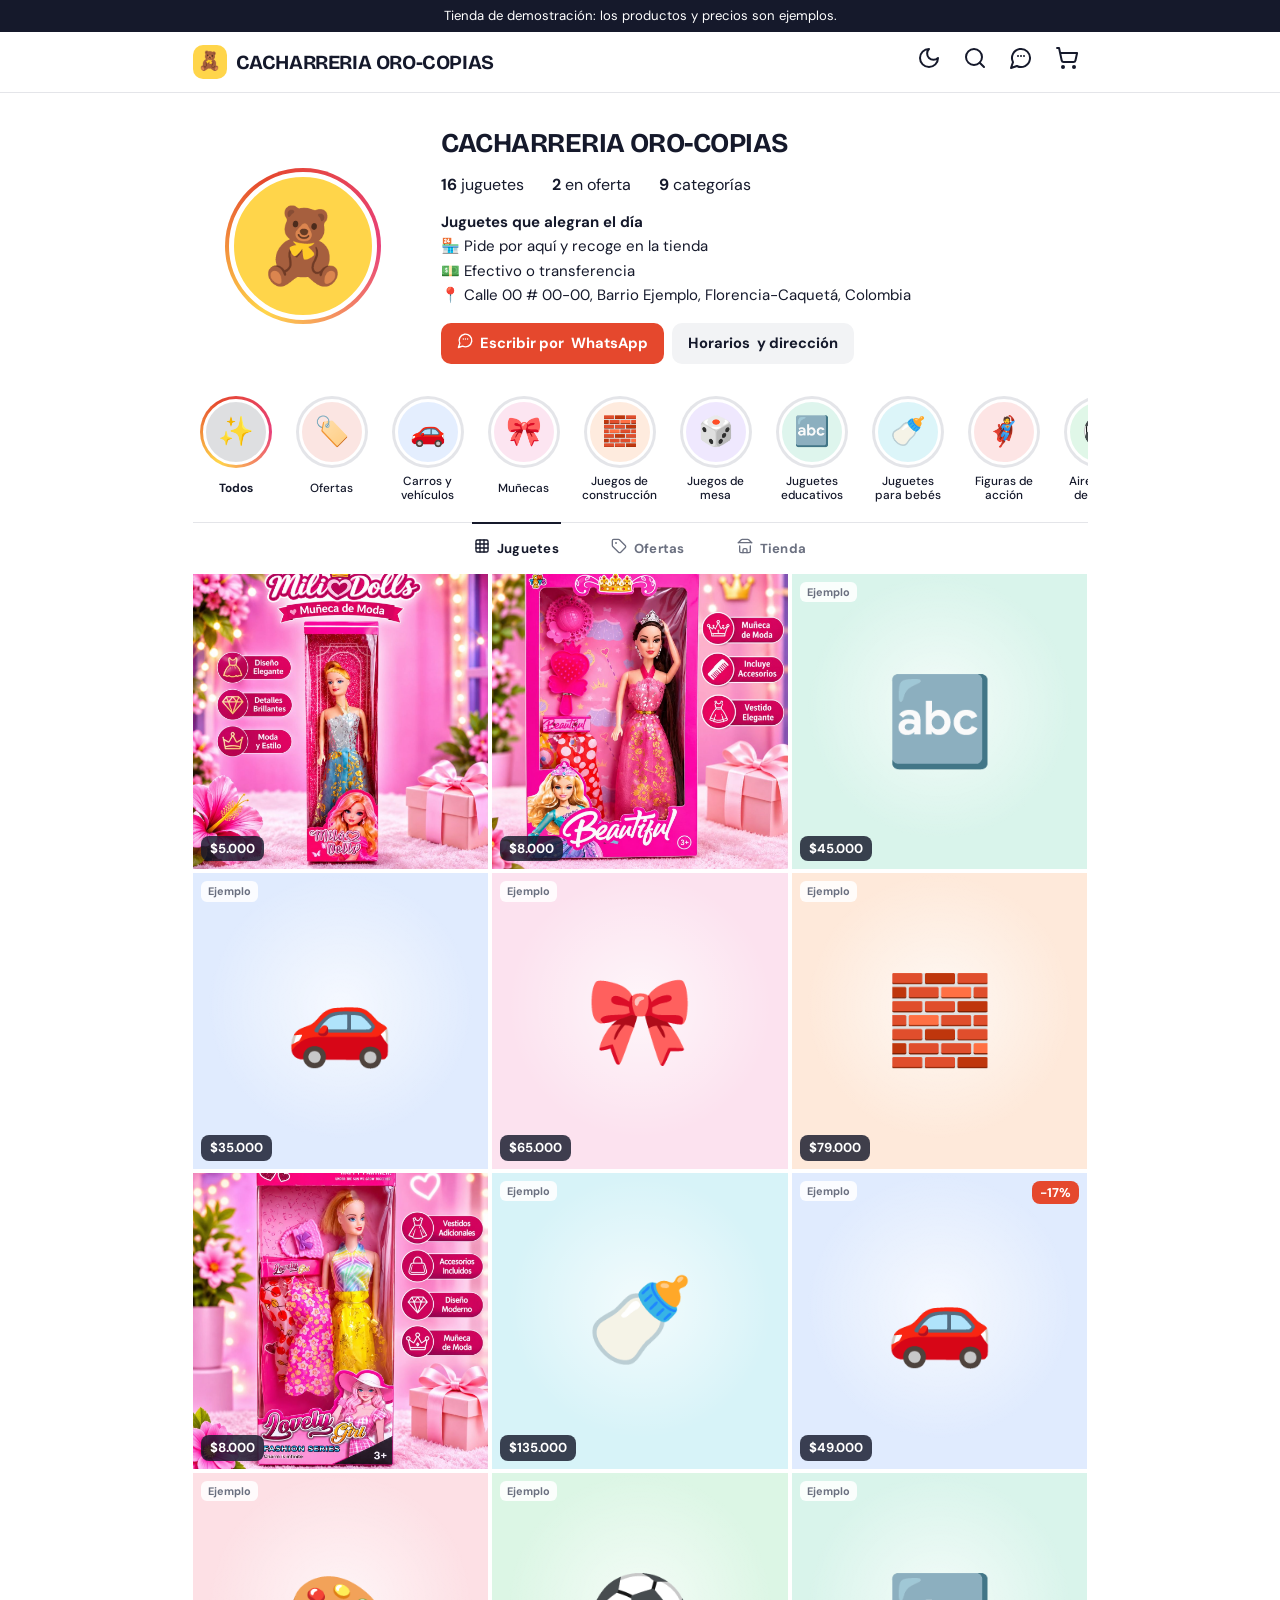
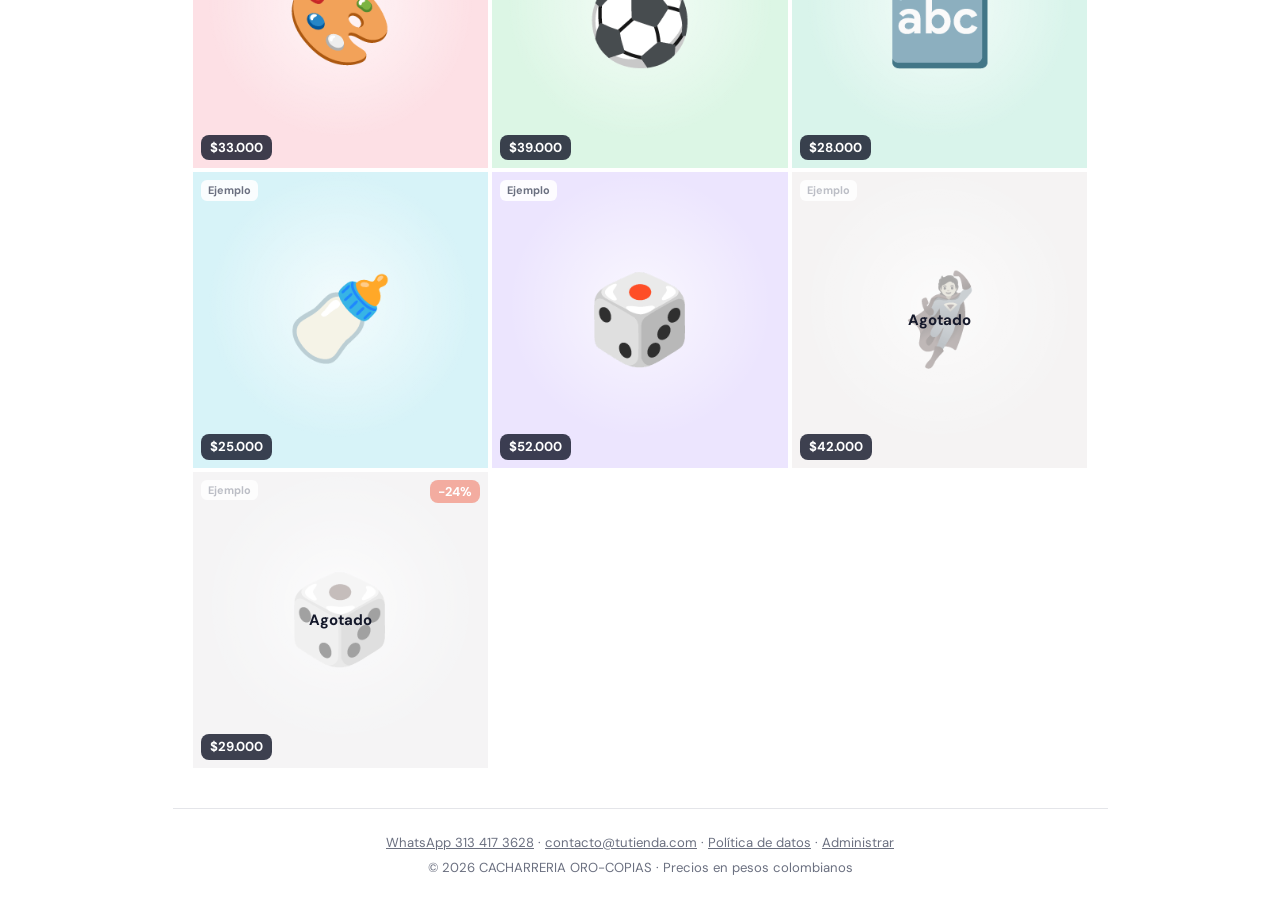
==== index.html @ 94d793f0 "El pedido se envía como imagen (texto como respaldo) Co-Authored-By: Claude Opus 5.5 <noreply@anthro" ====
<!doctype html>
<html lang="es-CO">
<head>
  <meta charset="utf-8">
  <meta name="viewport" content="width=device-width, initial-scale=1">
  <title>Juguetería | Juguetes con pedidos por WhatsApp</title>
  <meta name="description" content="Catálogo de juguetes con precios en pesos colombianos. Arma tu pedido, envíalo por WhatsApp y recógelo en la tienda.">
  <meta name="theme-color" content="#FFD54A">
  <meta property="og:type" content="website">
  <meta property="og:title" content="Juguetería | Catálogo de juguetes">
  <meta property="og:description" content="Arma tu pedido de juguetes y envíalo por WhatsApp. Recogida en tienda.">
  <link rel="icon" href="data:image/svg+xml,<svg xmlns='http://www.w3.org/2000/svg' viewBox='0 0 100 100'><text y='.9em' font-size='90'>🧸</text></svg>">
  <link rel="preconnect" href="https://fonts.googleapis.com">
  <link rel="preconnect" href="https://fonts.gstatic.com" crossorigin>
  <link href="https://fonts.googleapis.com/css2?family=Bricolage+Grotesque:opsz,wght@12..96,600;12..96,700;12..96,800&family=DM+Sans:opsz,wght@9..40,400;9..40,500;9..40,700&display=swap" rel="stylesheet">
  <link rel="stylesheet" href="css/estilos.css?v=18">
  <script>
    // Aplica el modo noche antes de pintar la página (evita parpadeo)
    (function () {
      var t = null;
      try { t = localStorage.getItem("tema"); } catch (e) {}
      if (!t) t = window.matchMedia && matchMedia("(prefers-color-scheme: dark)").matches ? "oscuro" : "claro";
      document.documentElement.setAttribute("data-tema", t);
    })();
  </script>
</head>
<body>
  <div class="aviso-demo" id="aviso-demo" hidden>Tienda de demostración: los productos y precios son ejemplos.</div>

  <header class="barra">
    <div class="perfil-ancho barra__fila">
      <a href="#" class="barra__marca" aria-label="Ir al inicio">
        <span class="barra__logo" aria-hidden="true">🧸</span>
        <span class="barra__nombre" data-config="nombre">Juguetería</span>
      </a>
      <div class="barra__acciones">
        <button class="icono-btn" id="btn-tema" aria-label="Activar modo noche" aria-pressed="false"><span class="ico-luna" data-icon="moon"></span><span class="ico-sol" data-icon="sun"></span></button>
        <button class="icono-btn" id="btn-buscar" aria-label="Buscar juguetes" aria-expanded="false" aria-controls="zona-buscar"><span data-icon="search"></span></button>
        <a class="icono-btn enlace-wa-consulta" target="_blank" rel="noopener" aria-label="Escríbenos por WhatsApp"><span data-icon="chat"></span></a>
        <button class="icono-btn" id="abrir-carrito" aria-label="Abrir carrito">
          <span data-icon="cart"></span>
          <span class="contador" id="contador-carrito" aria-live="polite">0</span>
        </button>
      </div>
    </div>
    <div class="perfil-ancho zona-buscar" id="zona-buscar" hidden>
      <form class="buscador" id="form-buscar" role="search">
        <label for="buscar" class="sr">Buscar juguetes</label>
        <span class="buscador__icono" data-icon="search"></span>
        <input id="buscar" type="search" placeholder="Buscar juguetes" autocomplete="off" maxlength="60">
      </form>
      <label class="sr" for="orden">Ordenar</label>
      <select id="orden" class="orden">
        <option value="recomendados">Recomendados</option>
        <option value="menor">Menor precio</option>
        <option value="mayor">Mayor precio</option>
        <option value="nuevos">Más nuevos</option>
      </select>
    </div>
  </header>

  <div class="barra-admin" id="barra-admin" hidden>
    <div class="perfil-ancho barra-admin__fila">
      <span>🛠️ <strong>Modo administrador</strong><span class="solo-pc"> · toca un juguete para editarlo</span></span>
      <span class="barra-admin__botones">
        <a class="btn btn--primario" href="admin.html#nuevo"><span data-icon="plus"></span> Agregar juguete</a>
        <a class="btn btn--gris" href="admin.html">Panel</a>
      </span>
    </div>
  </div>

  <main class="perfil-ancho">
    <section class="perfil" aria-label="Perfil de la tienda">
      <div class="perfil__avatar" aria-hidden="true"><span>🧸</span></div>
      <div class="perfil__info">
        <h1 class="perfil__nombre" data-config="nombre">Juguetería</h1>
        <ul class="perfil__cifras" id="cifras"></ul>
        <div class="perfil__bio">
          <p class="perfil__eslogan" data-config="eslogan"></p>
          <p>🏪 Pide por aquí y recoge en la tienda</p>
          <p>💵 Efectivo o transferencia</p>
          <p>📍 <span data-config="direccion"></span>, <span data-config="ciudad"></span></p>
        </div>
        <div class="perfil__botones">
          <a class="btn btn--primario enlace-wa-consulta" target="_blank" rel="noopener"><span data-icon="chat"></span> <span class="solo-pc">Escribir por</span> WhatsApp</a>
          <button class="btn btn--gris" data-tab="tienda">Horarios <span class="solo-pc">y dirección</span></button>
        </div>
      </div>
    </section>

    <nav class="historias" id="historias" aria-label="Categorías"></nav>

    <div class="pestanas" role="tablist" aria-label="Secciones">
      <button class="pestana" role="tab" data-tab="todos" aria-selected="true"><span data-icon="grid"></span> Juguetes</button>
      <button class="pestana" role="tab" data-tab="ofertas" aria-selected="false"><span data-icon="tag"></span> Ofertas</button>
      <button class="pestana" role="tab" data-tab="tienda" aria-selected="false"><span data-icon="store"></span> Tienda</button>
    </div>

    <section id="catalogo" aria-label="Juguetes">
      <p class="resultado" id="resultado" aria-live="polite"></p>
      <div class="cuadricula" id="lista-catalogo"></div>
    </section>

    <section id="panel-tienda" class="panel-tienda" hidden>
      <div class="tarjeta">
        <h2>Así de fácil pides</h2>
        <ol class="pasos">
          <li>Toca un juguete y agrégalo al carrito.</li>
          <li>Escribe tu nombre y elige si pagas en efectivo o por transferencia.</li>
          <li>Envía el pedido por WhatsApp.</li>
          <li>Te confirmamos y lo recoges en la tienda.</li>
        </ol>
      </div>
      <div class="tarjeta">
        <h2>Ven por tu pedido</h2>
        <p class="tarjeta__dir"><span data-icon="pin"></span><span><span data-config="direccion"></span>, <span data-config="ciudad"></span></span></p>
        <ul class="horarios" id="horarios"></ul>
        <a id="enlace-mapa" class="enlace" target="_blank" rel="noopener" hidden>Ver en el mapa</a>
        <p class="nota">Solo recogida en tienda. No hacemos domicilios.</p>
      </div>
    </section>
  </main>

  <footer class="pie perfil-ancho">
    <p><a class="enlace-wa-texto" target="_blank" rel="noopener">WhatsApp <span data-config="telefonoVisible"></span></a> · <a id="enlace-correo"><span data-config="correo"></span></a> · <a href="privacidad.html">Política de datos</a> · <a href="admin.html">Administrar</a></p>
    <p>© <span id="anio"></span> <span data-config="nombre"></span> · Precios en pesos colombianos</p>
  </footer>


  <!-- DETALLE -->
  <dialog id="dlg-detalle" class="dialogo dialogo--post" aria-labelledby="detalle-titulo">
    <div id="detalle-contenido"></div>
  </dialog>

  <!-- CARRITO -->
  <dialog id="dlg-carrito" class="dialogo dialogo--lateral" aria-labelledby="carrito-titulo">
    <div class="carrito">
      <div class="dialogo__cabecera">
        <h2 id="carrito-titulo">Tu carrito</h2>
        <button class="btn-icono" data-cerrar aria-label="Cerrar carrito"><span data-icon="x"></span></button>
      </div>
      <div class="carrito__lista" id="carrito-lista"></div>
      <div class="carrito__pie" id="carrito-pie">
        <div class="total-fila"><span>Total</span><strong id="carrito-total">$0</strong></div>
        <button class="btn btn--primario btn--bloque" id="btn-finalizar">Finalizar pedido</button>
        <div class="carrito__acciones">
          <button class="btn btn--texto" data-cerrar>Seguir comprando</button>
          <button class="btn btn--texto btn--peligro" id="btn-vaciar">Vaciar carrito</button>
        </div>
      </div>
    </div>
  </dialog>

  <!-- PEDIDO -->
  <dialog id="dlg-pedido" class="dialogo dialogo--ancho" aria-labelledby="pedido-titulo">
    <div class="dialogo__cabecera">
      <h2 id="pedido-titulo">Finalizar pedido</h2>
      <button class="btn-icono" data-cerrar aria-label="Cerrar"><span data-icon="x"></span></button>
    </div>

    <ol class="estados" id="estados" aria-label="Estado del pedido">
      <li data-estado="1">Carrito en preparación</li>
      <li data-estado="2">Listo para enviar</li>
      <li data-estado="3">Esperando confirmación de la tienda</li>
      <li data-estado="4">Confirmado por la tienda</li>
    </ol>

    <form id="form-pedido" novalidate>
      <section class="bloque">
        <h3>Tus datos</h3>
        <div class="campos">
          <div class="campo">
            <label for="c-nombre">Nombre y apellido</label>
            <input id="c-nombre" name="nombre" autocomplete="name" maxlength="80" required>
            <p class="error" id="e-nombre"></p>
          </div>
          <div class="campo">
            <label for="c-celular">Celular o WhatsApp</label>
            <input id="c-celular" name="celular" type="tel" inputmode="tel" autocomplete="tel-national" placeholder="300 123 4567" maxlength="16" required>
            <p class="error" id="e-celular"></p>
          </div>
          <div class="campo" id="campo-documento" hidden>
            <label for="c-documento">Documento de identidad (opcional)</label>
            <input id="c-documento" name="documento" inputmode="numeric" maxlength="12">
            <p class="error" id="e-documento"></p>
          </div>
          <div class="campo campo--ancho">
            <label for="c-observaciones">Observaciones (opcional)</label>
            <textarea id="c-observaciones" name="observaciones" rows="2" maxlength="300" placeholder="Ej.: es para regalo"></textarea>
          </div>
        </div>
        <p class="nota">Sin registro ni contraseña.</p>
      </section>

      <section class="bloque">
        <h3>¿Cómo deseas pagar?</h3>
        <div class="pagos" role="radiogroup" aria-label="Método de pago">
          <label class="pago">
            <input type="radio" name="metodoPago" value="transferencia">
            <span class="pago__tarjeta">
              <span class="pago__icono" data-icon="bank"></span>
              <strong>Transferencia bancaria</strong>
              <span>Pagarás mediante transferencia bancaria. La tienda te enviará los datos por WhatsApp.</span>
            </span>
          </label>
          <label class="pago">
            <input type="radio" name="metodoPago" value="efectivo">
            <span class="pago__tarjeta">
              <span class="pago__icono" data-icon="cash"></span>
              <strong>Efectivo</strong>
              <span>Pagarás en efectivo al recoger tu pedido.</span>
            </span>
          </label>
        </div>
        <p class="error" id="e-metodoPago"></p>
        <p class="nota">Nunca te pediremos claves ni códigos bancarios.</p>
      </section>

      <section class="bloque">
        <h3>Entrega</h3>
        <div class="recogida">
          <span class="recogida__icono" data-icon="store"></span>
          <div>
            <strong>Recoger personalmente en la tienda</strong>
            <p><span data-config="direccion"></span>, <span data-config="ciudad"></span></p>
            <ul class="horarios horarios--compacto" id="horarios-pedido"></ul>
            <ul class="instrucciones" id="instrucciones"></ul>
          </div>
        </div>
      </section>

      <section class="bloque">
        <h3>Resumen</h3>
        <div id="resumen"></div>
      </section>

      <label class="check">
        <input type="checkbox" name="aceptaDatos" id="c-acepta">
        <span>Acepto la <a href="privacidad.html" target="_blank" rel="noopener">política de datos personales</a> y autorizo su uso solo para gestionar este pedido.</span>
      </label>
      <p class="error" id="e-aceptaDatos"></p>

      <p class="aviso">Tu pedido queda confirmado solo cuando la tienda te responda por WhatsApp.</p>

      <button type="submit" class="btn btn--wa btn--bloque"><span data-icon="chat"></span> Continuar</button>
    </form>

    <div id="post-envio" class="post-envio" hidden tabindex="-1">
      <h3>Envía tu pedido a la tienda</h3>
      <div class="pedido-imagen">
        <p class="nota" id="creando-imagen">Preparando la imagen de tu pedido…</p>
        <img id="img-pedido" alt="Imagen del resumen de tu pedido" hidden>
        <button class="btn btn--wa btn--bloque" id="btn-imagen-pedido" type="button" disabled><span data-icon="chat"></span> <span id="txt-btn-imagen">Enviar pedido por WhatsApp</span></button>
        <p class="paso-chat" id="nota-imagen"></p>
      </div>
      <p class="nota">La tienda te confirmará la disponibilidad y el pago por ese chat. ¿Problemas con la imagen? <a id="enlace-reintentar" target="_blank" rel="noopener" class="enlace">Envía el pedido como texto</a>.</p>
      <div class="post-envio__acciones">
        <button class="btn btn--primario" id="btn-ya-envie">Ya envié el pedido</button>
        <button class="btn btn--texto" id="btn-volver-form">Volver y corregir</button>
      </div>
    </div>
  </dialog>

  <div class="toast" id="toast" role="status" aria-live="polite"></div>

  <script src="js/config.js?v=18"></script>
  <script>
    // Solo en el dispositivo del administrador: muestra al instante los datos recién guardados
    (function () {
      try {
        var r = JSON.parse(localStorage.getItem("config_reciente_v1") || "null");
        if (r && Date.now() - r.t < 20 * 60 * 1000) window.TIENDA_CONFIG = r.config;
      } catch (e) { /* se usan los datos normales */ }
    })();
  </script>
  <script src="js/productos.js?v=18"></script>
  <script>
    // Solo en el dispositivo del administrador: muestra al instante lo que se acaba
    // de guardar en el panel, mientras GitHub Pages publica el cambio (unos minutos).
    (function () {
      try {
        var r = JSON.parse(localStorage.getItem("catalogo_reciente_v1") || "null");
        if (!r || Date.now() - r.t > 20 * 60 * 1000) return;
        r.productos.forEach(function (p) {
          if (p.imagen && !/^(https?:|data:)/.test(p.imagen)) p.imagen = r.raw + p.imagen;
        });
        window.PRODUCTOS = r.productos;
        if (r.categorias && r.categorias.length) window.CATEGORIAS = r.categorias;
      } catch (e) { /* se usa el catálogo normal */ }
    })();
  </script>
  <script src="js/pedido.js?v=18"></script>
  <script src="js/app.js?v=18"></script>
</body>
</html>
---- css/estilos.css ----
/* =========================================================
   ESTILOS DE LA TIENDA (estilo perfil de red social)
   Para cambiar los colores, edita las variables de :root.
   ========================================================= */
:root {
  --tinta: #15192B;
  --tinta-suave: #6B7080;
  --sol: #FFD54A;
  --sol-claro: #FFF4CC;
  --tomate: #E5482D;
  --tomate-osc: #C93A21;
  --rosa: #E8407A;
  --cobalto: #2F55D4;
  --menta: #127C76;
  --menta-claro: #E3F4F2;
  --fondo: #FFFFFF;
  --gris: #F2F3F5;
  --linea: #E4E5E9;
  --verde-wa: #0E8A4F;
  --verde-wa-osc: #0A6B3D;
  --rojo: #C2253A;
  --radio: 16px;
  --sombra: 0 1px 2px rgba(21, 25, 43, .06), 0 4px 14px rgba(21, 25, 43, .06);
  --sombra-alta: 0 2px 4px rgba(21, 25, 43, .06), 0 14px 32px rgba(21, 25, 43, .14);
  --aro: conic-gradient(from 210deg, var(--sol), var(--tomate), var(--rosa), var(--sol));
  --superficie: #FFFFFF;
  --barra-fondo: rgba(255, 255, 255, .94);
  --brillo: rgba(255, 255, 255, .7);
  --velo: rgba(255, 255, 255, .55);
  --etiqueta: rgba(255, 255, 255, .88);
  --titulo: "Bricolage Grotesque", "DM Sans", system-ui, sans-serif;
  --texto: "DM Sans", system-ui, -apple-system, "Segoe UI", sans-serif;
}

*, *::before, *::after { box-sizing: border-box; }
[hidden] { display: none !important; }
html { scroll-behavior: smooth; scroll-padding-top: 70px; }
body { margin: 0; transition: background-color .25s, color .25s; font-family: var(--texto); font-size: 15px; color: var(--tinta); background: var(--fondo); line-height: 1.5; -webkit-font-smoothing: antialiased; }
img { max-width: 100%; display: block; }
h1, h2, h3 { font-family: var(--titulo); font-weight: 700; line-height: 1.1; margin: 0 0 .45em; letter-spacing: -.02em; }
a { color: var(--cobalto); }
button, input, select, textarea { font: inherit; color: inherit; }
button { cursor: pointer; }
.sr { position: absolute; width: 1px; height: 1px; overflow: hidden; clip: rect(0 0 0 0); white-space: nowrap; }
:focus-visible { outline: 3px solid var(--cobalto); outline-offset: 2px; }
.perfil-ancho { width: min(935px, 100%); margin-inline: auto; padding-inline: 20px; }
.ico { width: 1.15em; height: 1.15em; flex: none; }

.aviso-demo { background: var(--tinta); color: var(--fondo); text-align: center; font-size: .82rem; padding: 6px 16px; }

/* ---------- Barra superior ---------- */
.barra { position: sticky; top: 0; z-index: 40; background: var(--barra-fondo); backdrop-filter: saturate(180%) blur(10px); border-bottom: 1px solid var(--linea); }
.barra__fila { display: flex; align-items: center; justify-content: space-between; gap: 12px; height: 60px; }
.barra__marca { display: flex; align-items: center; gap: 9px; text-decoration: none; color: var(--tinta); min-width: 0; }
.barra__logo { font-size: 1.15rem; width: 34px; height: 34px; border-radius: 10px; background: var(--sol); display: grid; place-items: center; flex: none; }
.barra__nombre { font-family: var(--titulo); font-weight: 700; font-size: 1.25rem; letter-spacing: -.02em; white-space: nowrap; overflow: hidden; text-overflow: ellipsis; }
.barra__acciones { display: flex; align-items: center; gap: 4px; }
.icono-btn { position: relative; display: grid; place-items: center; width: 42px; height: 42px; border: 0; border-radius: 12px; background: none; color: var(--tinta); text-decoration: none; transition: background .15s; }
.icono-btn:hover { background: var(--gris); }
.icono-btn .ico { width: 24px; height: 24px; }
.icono-btn[aria-expanded="true"] { background: var(--gris); }
.contador { position: absolute; top: 3px; right: 1px; background: var(--tomate); color: #fff; min-width: 19px; height: 19px; border-radius: 999px; display: grid; place-items: center; font-size: .7rem; font-weight: 700; padding: 0 5px; border: 2px solid var(--fondo); }
.contador--vacio { display: none; }
.rebote { animation: rebote .5s ease; }
@keyframes rebote { 30% { transform: scale(1.4); } 60% { transform: scale(.9); } }
.zona-buscar { display: flex; gap: 8px; padding-bottom: 12px; }
.buscador { position: relative; flex: 1; }
.buscador input { width: 100%; border: 0; border-radius: 10px; padding: 10px 14px 10px 38px; background: var(--gris); }
.buscador input:focus { outline: 2px solid var(--tinta); }
.buscador__icono { position: absolute; left: 12px; top: 50%; transform: translateY(-50%); display: flex; color: var(--tinta-suave); }
.orden { border: 0; border-radius: 10px; padding: 10px 12px; background: var(--gris); font-weight: 500; }

/* ---------- Botones ---------- */
.btn { display: inline-flex; align-items: center; justify-content: center; gap: 7px; border: 0; border-radius: 10px; padding: 9px 16px; font-weight: 700; font-size: .92rem; text-decoration: none; background: var(--gris); color: var(--tinta); transition: background .15s, transform .1s; }
.btn:active { transform: translateY(1px); }
.btn:disabled { cursor: not-allowed; opacity: .55; }
.btn--primario { background: var(--tomate); color: #fff; }
.btn--primario:hover:not(:disabled) { background: var(--tomate-osc); }
.btn--gris:hover { background: var(--linea); }
.btn--texto { background: none; color: var(--cobalto); padding-inline: 6px; }
.btn--texto:hover { text-decoration: underline; }
.btn--peligro { color: var(--rojo); }
.btn--bloque { width: 100%; }
.btn--wa { background: var(--verde-wa); color: #fff; font-size: 1.02rem; padding: 14px 20px; }
.btn--wa:hover { background: var(--verde-wa-osc); }
.btn--pulso { animation: pulso .45s ease; }
@keyframes pulso { 40% { background: var(--menta); transform: scale(1.03); } }
.btn-icono { border: 0; background: var(--gris); width: 36px; height: 36px; border-radius: 10px; display: inline-grid; place-items: center; flex: none; }
.btn-icono:hover:not(:disabled) { background: var(--linea); }
.btn-icono:disabled { opacity: .35; cursor: not-allowed; }

/* ---------- Perfil ---------- */
.perfil { display: grid; grid-template-columns: 220px 1fr; align-items: center; gap: 28px; padding-block: 36px 28px; }
.perfil__avatar { justify-self: center; width: 156px; height: 156px; border-radius: 50%; padding: 4px; background: var(--aro); }
.perfil__avatar span { display: grid; place-items: center; width: 100%; height: 100%; border-radius: 50%; background: var(--sol); border: 5px solid var(--fondo); font-size: 4.6rem; }
.perfil__nombre { font-size: 1.7rem; margin-bottom: 14px; }
.perfil__cifras { list-style: none; padding: 0; margin: 0 0 14px; display: flex; gap: 28px; font-size: 1rem; }
.perfil__cifras strong { font-weight: 700; }
.perfil__bio p { margin: 0 0 2px; }
.perfil__eslogan { font-weight: 700; }
.perfil__botones { display: flex; gap: 8px; margin-top: 16px; flex-wrap: wrap; }

/* ---------- Historias (categorías) ---------- */
.historias { display: flex; gap: 18px; overflow-x: auto; padding: 4px 4px 20px; scrollbar-width: none; }
.historias::-webkit-scrollbar { display: none; }
.historia { flex: none; display: grid; justify-items: center; gap: 6px; width: 78px; border: 0; background: none; padding: 0; }
.historia__aro { display: block; width: 72px; height: 72px; border-radius: 50%; padding: 3px; background: var(--linea); transition: background .2s; }
.historia__circulo { display: grid; place-items: center; width: 100%; height: 100%; border-radius: 50%; border: 3px solid var(--fondo); font-size: 1.8rem; background: color-mix(in srgb, var(--c) 14%, var(--fondo)); transition: transform .2s; }
.historia:hover .historia__circulo { transform: scale(1.05); }
.historia--activa .historia__aro { background: var(--aro); }
.historia__nombre { font-size: .74rem; font-weight: 500; line-height: 1.2; text-align: center; max-width: 100%; display: -webkit-box; -webkit-line-clamp: 2; -webkit-box-orient: vertical; overflow: hidden; }
.historia--activa .historia__nombre { font-weight: 700; }

/* ---------- Pestañas ---------- */
.pestanas { display: flex; justify-content: center; gap: 48px; border-top: 1px solid var(--linea); position: sticky; top: 60px; z-index: 20; background: var(--fondo); }
.pestana { display: flex; align-items: center; gap: 7px; border: 0; background: none; padding: 14px 2px; font-weight: 700; font-size: .82rem; letter-spacing: .02em; color: var(--tinta-suave); border-top: 2px solid transparent; margin-top: -1px; }
.pestana[aria-selected="true"] { color: var(--tinta); border-top-color: var(--tinta); }
.pestana .ico { width: 16px; height: 16px; }
.resultado { margin: 4px 0 12px; color: var(--tinta-suave); font-weight: 500; font-size: .9rem; }

/* ---------- Cuadrícula de publicaciones ---------- */
.cuadricula { display: grid; grid-template-columns: repeat(3, 1fr); gap: 4px; padding-bottom: 40px; }
.post { position: relative; display: block; padding: 0; border: 0; background: none; aspect-ratio: 1; overflow: hidden; }
.post .foto { height: 100%; aspect-ratio: auto; }
.foto { --c: var(--cobalto); position: relative; aspect-ratio: 1; display: grid; place-items: center; background: radial-gradient(circle at 50% 45%, var(--brillo), transparent 60%), color-mix(in srgb, var(--c) 16%, var(--fondo)); overflow: hidden; }
.foto img { position: absolute; inset: 0; width: 100%; height: 100%; object-fit: cover; z-index: 1; }
.foto__emoji { font-size: clamp(2.6rem, 9vw, 5.4rem); transition: transform .3s; }
.post:hover .foto__emoji { transform: scale(1.08); }
.post__precio { position: absolute; left: 8px; bottom: 8px; z-index: 2; background: rgba(21, 25, 43, .82); color: #fff; font-weight: 700; font-size: .82rem; padding: 3px 9px; border-radius: 8px; }
.post__dcto { position: absolute; right: 8px; top: 8px; z-index: 2; background: var(--tomate); color: #fff; font-weight: 700; font-size: .8rem; padding: 2px 8px; border-radius: 8px; }
.post__demo { position: absolute; left: 8px; top: 8px; z-index: 2; background: var(--etiqueta); color: var(--tinta-suave); font-weight: 700; font-size: .68rem; padding: 2px 7px; border-radius: 6px; }
.post__agotado { position: absolute; inset: 0; z-index: 2; display: grid; place-items: center; background: var(--velo); font-weight: 700; color: var(--tinta); }
.post--agotado .foto { filter: grayscale(.9); }
.post__hover { position: absolute; inset: 0; z-index: 3; display: grid; place-content: center; gap: 6px; padding: 12px; text-align: center; background: rgba(21, 25, 43, .55); color: #fff; opacity: 0; transition: opacity .2s; }
.post__hover strong { font-size: 1rem; line-height: 1.25; }
.post__hover span { font-size: .82rem; }
@media (hover: hover) { .post:hover .post__hover { opacity: 1; } }
.vacio { color: var(--tinta-suave); text-align: center; padding: 48px 16px; grid-column: 1 / -1; }

.precio__antes { text-decoration: line-through; color: var(--tinta-suave); font-size: .92rem; }
.precio__ahora { font-family: var(--titulo); font-weight: 700; font-size: 1.5rem; letter-spacing: -.02em; }
.precio__ahora--promo { color: var(--tomate); }
.disp { align-self: flex-start; font-size: .78rem; font-weight: 700; padding: 3px 10px; border-radius: 7px; }
.disp--si { background: #DCFCE7; color: #166534; }
.disp--pocas { background: #FEF3C7; color: #92400E; }
.disp--no { background: #FEE2E2; color: #991B1B; }

/* ---------- Panel tienda ---------- */
.panel-tienda { display: grid; grid-template-columns: 1fr 1fr; gap: 16px; padding-block: 20px 40px; }
.tarjeta { background: var(--gris); border-radius: 20px; padding: 24px; }
.tarjeta h2 { font-size: 1.35rem; }
.pasos { margin: 0; padding: 0; list-style: none; counter-reset: paso; display: grid; gap: 14px; }
.pasos li { counter-increment: paso; display: flex; gap: 12px; align-items: center; }
.pasos li::before { content: counter(paso); flex: none; width: 30px; height: 30px; border-radius: 50%; display: grid; place-items: center; font-weight: 700; background: var(--superficie); }
.tarjeta__dir { display: flex; gap: 8px; font-weight: 500; margin: 0 0 14px; }
.tarjeta__dir .ico { color: var(--tomate); margin-top: 3px; }
.horarios { list-style: none; padding: 0; margin: 0; display: grid; gap: 8px; }
.horarios li { display: flex; justify-content: space-between; gap: 12px; flex-wrap: wrap; border-bottom: 1px solid var(--linea); padding-bottom: 8px; }
.horarios li strong { font-weight: 500; }
.horarios--compacto { font-size: .9rem; margin: 8px 0; }
.enlace { font-weight: 700; display: inline-block; margin-top: 12px; }
.nota { font-size: .85rem; color: var(--tinta-suave); margin: 10px 0 0; }

/* ---------- Pie ---------- */
.pie { border-top: 1px solid var(--linea); padding-block: 24px 32px; text-align: center; color: var(--tinta-suave); font-size: .82rem; }
.pie p { margin: 0 0 6px; }
.pie a { color: var(--tinta-suave); }

/* ---------- Publicación (detalle) ---------- */
.dialogo--post { width: min(900px, 100% - 40px); overflow: hidden; }
.pub { display: grid; grid-template-columns: minmax(0, 1.15fr) minmax(0, 1fr); height: min(560px, calc(100dvh - 48px)); }
.pub__media { position: relative; background: var(--gris); }
.pub__media .foto { height: 100%; aspect-ratio: auto; border-radius: 0; }
.pub__media .foto__emoji { font-size: 9rem; }
.pub__lado { display: flex; flex-direction: column; min-width: 0; }
.pub__cabecera { display: flex; align-items: center; gap: 10px; padding: 12px 16px; border-bottom: 1px solid var(--linea); }
.btn-volver { border: 0; background: var(--gris); color: inherit; font: inherit; font-weight: 700; font-size: .9rem; display: inline-flex; align-items: center; gap: 6px; height: 36px; padding: 0 12px 0 8px; border-radius: 10px; cursor: pointer; flex: none; }
.btn-volver:hover { background: var(--linea); }
.btn-volver .ico { width: 20px; height: 20px; }
.pub__cabecera div { flex: 1; display: grid; line-height: 1.25; }
.pub__cabecera span:not(.pub__avatar) { font-size: .8rem; color: var(--tinta-suave); }
.pub__avatar { width: 36px; height: 36px; border-radius: 50%; display: grid; place-items: center; background: var(--sol); box-shadow: 0 0 0 2px var(--superficie), 0 0 0 4px var(--tomate); font-size: 1.1rem; flex: none; }
.pub__texto { flex: 1; padding: 18px 18px 6px; display: flex; flex-direction: column; gap: 8px; overflow-y: auto; }
.pub__texto h2 { font-size: 1.45rem; margin: 0; }
.pub__texto p { margin: 0; }
.pub__precio { display: flex; align-items: baseline; gap: 8px; flex-wrap: wrap; }
.pub__acciones { padding: 14px 18px 18px; border-top: 1px solid var(--linea); display: grid; gap: 8px; }
.pub__acciones .btn--primario { padding: 12px; font-size: 1rem; }
.pub__cantidad { display: flex; align-items: center; justify-content: space-between; gap: 12px; }
.pub__cantidad-txt { font-weight: 700; }
.cantidad--grande { margin-top: 0; gap: 14px; font-size: 1.1rem; }
.cantidad--grande .btn-icono { width: 40px; height: 40px; }
.cantidad--grande span { min-width: 2ch; text-align: center; }
.pub__secundarias { display: grid; grid-template-columns: 1fr 1fr; gap: 8px; }

/* ---------- Diálogos ---------- */
.dialogo { background: var(--superficie); border: 0; border-radius: 22px; padding: 0; width: min(720px, 100% - 24px); max-width: 100%; max-height: calc(100dvh - 24px); color: var(--tinta); box-shadow: var(--sombra-alta); }
.dialogo::backdrop { background: rgba(21, 25, 43, .5); backdrop-filter: blur(2px); }
.dialogo[open] { animation: aparecer .2s ease; }
@keyframes aparecer { from { opacity: 0; transform: translateY(12px); } }
.dialogo__cabecera { display: flex; align-items: center; justify-content: space-between; gap: 12px; padding: 16px 22px; border-bottom: 1px solid var(--linea); position: sticky; top: 0; background: var(--superficie); z-index: 2; }
.dialogo__cabecera h2 { margin: 0; font-size: 1.4rem; }
.dialogo--ancho { width: min(780px, 100% - 24px); }
.dialogo--lateral { margin: 0 0 0 auto; height: 100dvh; max-height: 100dvh; width: min(420px, 100%); border-radius: 22px 0 0 22px; }
.dialogo--lateral[open] { animation: deslizar .22s ease; }
@keyframes deslizar { from { transform: translateX(40px); opacity: 0; } }

.detalle { display: grid; grid-template-columns: 1fr 1fr; gap: 24px; padding: 22px; }
.detalle__media { position: relative; }
.detalle__info { display: flex; flex-direction: column; gap: 10px; }
.detalle__info p { margin: 0; }
.detalle__info .btn--agregar { padding: 13px; font-size: 1rem; margin-top: 6px; }
.producto__cat { font-size: .85rem; font-weight: 500; color: var(--tinta-suave); }

/* Carrito */
.carrito { display: flex; flex-direction: column; height: 100%; }
.carrito__lista { flex: 1; overflow-y: auto; padding: 4px 22px; }
.linea { display: grid; grid-template-columns: 60px 1fr auto; gap: 12px; align-items: center; padding: 14px 0; border-bottom: 1px solid var(--linea); }
.linea__foto { --c: var(--cobalto); width: 60px; height: 60px; border-radius: 12px; display: grid; place-items: center; position: relative; overflow: hidden; background: color-mix(in srgb, var(--c) 10%, var(--fondo)); }
.linea__foto img { position: absolute; inset: 0; width: 100%; height: 100%; object-fit: cover; z-index: 1; }
.linea__foto .foto__emoji { font-size: 1.8rem; }
.linea__info p { margin: 0; }
.linea__nombre { font-weight: 700; line-height: 1.3; }
.linea__unit { font-size: .85rem; color: var(--tinta-suave); }
.mini-demo { font-size: .7rem; background: var(--gris); color: var(--tinta-suave); border-radius: 5px; padding: 1px 6px; font-weight: 700; vertical-align: middle; }
.cantidad { display: inline-flex; align-items: center; gap: 10px; margin-top: 6px; font-weight: 700; }
.cantidad .btn-icono { width: 30px; height: 30px; }
.linea__fin { display: flex; flex-direction: column; align-items: flex-end; gap: 8px; }
.carrito__pie { padding: 16px 22px 22px; border-top: 1px solid var(--linea); }
.total-fila { display: flex; justify-content: space-between; align-items: baseline; font-weight: 700; margin-bottom: 12px; }
.total-fila strong { font-family: var(--titulo); font-size: 1.55rem; letter-spacing: -.02em; }
.carrito__acciones { display: flex; justify-content: space-between; margin-top: 8px; }
.vacio--carrito { display: grid; justify-items: center; gap: 8px; padding-top: 60px; }
.vacio--carrito span { font-size: 3.2rem; }

/* Estados del pedido */
.estados { list-style: none; margin: 0; padding: 14px 22px; display: grid; grid-template-columns: repeat(4, 1fr); gap: 8px; counter-reset: est; background: var(--gris); }
.estados li { counter-increment: est; font-size: .76rem; font-weight: 500; color: var(--tinta-suave); display: flex; flex-direction: column; align-items: center; text-align: center; gap: 6px; line-height: 1.25; }
.estados li::before { content: counter(est); width: 28px; height: 28px; border-radius: 50%; display: grid; place-items: center; background: var(--superficie); border: 1px solid var(--linea); font-weight: 700; }
.estados li.hecho::before { content: "✓"; background: var(--menta); border-color: var(--menta); color: #fff; }
.estados li.actual { color: var(--tinta); font-weight: 700; }
.estados li.actual::before { background: var(--tinta); border-color: var(--tinta); color: var(--fondo); }

/* Formulario */
#form-pedido, .post-envio { padding: 4px 22px 24px; }
.bloque { padding: 20px 0; border-bottom: 1px solid var(--linea); }
.bloque h3 { font-size: 1.2rem; margin-bottom: 12px; }
.campos { display: grid; grid-template-columns: 1fr 1fr; gap: 12px 16px; }
.campo { display: grid; gap: 5px; }
.campo--ancho { grid-column: 1 / -1; }
.campo label { font-weight: 700; font-size: .9rem; }
.campo input, .campo textarea { border: 1px solid var(--linea); border-radius: 12px; padding: 11px 13px; background: var(--gris); width: 100%; transition: border-color .15s, background .15s; }
.campo input:focus, .campo textarea:focus { border-color: var(--tinta); background: var(--superficie); outline: none; }
.campo input[aria-invalid="true"] { border-color: var(--rojo); background: #FFF5F6; }
.error { color: var(--rojo); font-size: .85rem; font-weight: 700; margin: 0; }
.error:empty { display: none; }
.pagos { display: grid; grid-template-columns: 1fr 1fr; gap: 14px; }
.pago input { position: absolute; opacity: 0; pointer-events: none; }
.pago__tarjeta { display: flex; flex-direction: column; gap: 6px; height: 100%; padding: 16px; border: 1.5px solid var(--linea); border-radius: 16px; cursor: pointer; transition: border-color .15s, background .15s; font-size: .9rem; color: var(--tinta-suave); }
.pago__tarjeta:hover { border-color: var(--tinta-suave); }
.pago__tarjeta strong { color: var(--tinta); font-size: 1.02rem; }
.pago__icono { width: 40px; height: 40px; border-radius: 11px; display: grid; place-items: center; background: var(--gris); color: var(--tinta); font-size: 1.2rem; }
.pago input:checked + .pago__tarjeta { border-color: var(--tinta); background: var(--sol-claro); }
.pago input:checked + .pago__tarjeta .pago__icono { background: var(--sol); }
.pago input:focus-visible + .pago__tarjeta { outline: 3px solid var(--cobalto); outline-offset: 2px; }
.recogida { display: flex; gap: 14px; background: var(--menta-claro); border-radius: 16px; padding: 16px; }
.recogida__icono { flex: none; width: 42px; height: 42px; border-radius: 11px; background: var(--menta); color: #fff; display: grid; place-items: center; font-size: 1.2rem; }
.recogida p { margin: 4px 0; }
.instrucciones { margin: 6px 0 0; padding-left: 18px; font-size: .9rem; }
.resumen { list-style: none; margin: 0; padding: 0; }
.resumen li { display: flex; justify-content: space-between; align-items: center; gap: 12px; padding: 10px 0; border-bottom: 1px solid var(--linea); }
.resumen li div { display: grid; }
.resumen li strong { font-weight: 500; }
.resumen li span { font-size: .86rem; color: var(--tinta-suave); }
.resumen li b { white-space: nowrap; }
#resumen .total-fila { padding-top: 12px; margin: 0; }
.check { display: flex; align-items: flex-start; gap: 10px; margin-top: 18px; font-size: .92rem; cursor: pointer; }
.check input { width: 20px; height: 20px; accent-color: var(--tinta); flex: none; margin-top: 2px; }
.aviso { background: var(--sol-claro); border-radius: 12px; padding: 11px 14px; font-size: .9rem; font-weight: 500; margin: 14px 0; }
.post-envio { text-align: center; }
.post-envio:focus { outline: none; }
.post-envio__icono { font-size: 3.2rem; margin-top: 16px; }
.post-envio h3 { font-size: 1.45rem; max-width: 22em; margin: 8px auto; }
.post-envio p { max-width: 32em; margin: 8px auto; }
.post-envio__acciones { display: flex; gap: 10px; justify-content: center; flex-wrap: wrap; margin-top: 18px; }

/* Toast */
.toast { position: fixed; left: 50%; bottom: 92px; transform: translate(-50%, 20px); background: var(--tinta); color: var(--fondo); padding: 12px 20px; border-radius: 12px; font-weight: 500; opacity: 0; pointer-events: none; transition: opacity .2s, transform .2s; z-index: 60; max-width: calc(100% - 32px); text-align: center; box-shadow: var(--sombra-alta); }
.toast--visible { opacity: 1; transform: translate(-50%, 0); }


/* ---------- Modo noche ---------- */
:root[data-tema="oscuro"] {
  color-scheme: dark;
  --tinta: #EDEEF3;
  --tinta-suave: #A3A8B8;
  --fondo: #0F121C;
  --superficie: #181C29;
  --gris: #222738;
  --linea: #2C3246;
  --sol-claro: #3A3218;
  --menta-claro: #12302E;
  --cobalto: #8EA6FF;
  --barra-fondo: rgba(15, 18, 28, .9);
  --brillo: rgba(255, 255, 255, .08);
  --velo: rgba(15, 18, 28, .55);
  --etiqueta: rgba(15, 18, 28, .78);
  --sombra: 0 1px 2px rgba(0, 0, 0, .4), 0 4px 14px rgba(0, 0, 0, .35);
  --sombra-alta: 0 2px 4px rgba(0, 0, 0, .4), 0 14px 32px rgba(0, 0, 0, .5);
}
:root[data-tema="oscuro"] .disp--si { background: #12351F; color: #86EFAC; }
:root[data-tema="oscuro"] .disp--pocas { background: #3D2E0B; color: #FCD34D; }
:root[data-tema="oscuro"] .disp--no { background: #3F1518; color: #FCA5A5; }
:root[data-tema="oscuro"] .campo input[aria-invalid="true"] { background: #2A1418; }
:root[data-tema="oscuro"] .error { color: #FF8A8A; }
:root[data-tema="oscuro"] .aviso-demo { background: var(--gris); color: var(--tinta); }
:root[data-tema="oscuro"] .btn--peligro { color: #FF8A8A; }
.icono-btn .ico-sol { display: none; }
:root[data-tema="oscuro"] .icono-btn .ico-luna { display: none; }
:root[data-tema="oscuro"] .icono-btn .ico-sol { display: block; }

/* ---------- Responsive ---------- */
@media (max-width: 735px) {
  body { font-size: 14px; }
  .perfil-ancho { padding-inline: 14px; }
  .perfil { grid-template-columns: 96px 1fr; gap: 18px; padding-block: 20px 16px; align-items: start; }
  .perfil__avatar { width: 92px; height: 92px; padding: 3px; }
  .perfil__avatar span { border-width: 3px; font-size: 2.6rem; }
  .perfil__nombre { font-size: 1.3rem; margin-bottom: 10px; }
  .perfil__cifras { gap: 14px; font-size: .86rem; flex-wrap: wrap; }
  .perfil__cifras li { display: grid; text-align: center; line-height: 1.2; }
  .perfil__bio, .perfil__botones { grid-column: 1 / -1; }
  .perfil__info { display: contents; }
  .perfil__info > .perfil__nombre, .perfil__info > .perfil__cifras { grid-column: 2; }
  .perfil__nombre { grid-row: 1; align-self: end; }
  .perfil__cifras { grid-row: 2; margin: 0; }
  .perfil__avatar { grid-row: 1 / span 2; }
  .perfil__botones { margin-top: 4px; display: grid; grid-template-columns: 1fr 1fr; }
  .perfil__botones .btn { padding: 9px 8px; font-size: .84rem; }
  .historias { gap: 12px; padding-bottom: 14px; }
  .historia { width: 66px; }
  .historia__aro { width: 62px; height: 62px; }
  .historia__circulo { font-size: 1.5rem; }
  .pestanas { gap: 0; justify-content: space-around; margin-inline: -14px; top: 60px; }
  .pestana { flex: 1; justify-content: center; }
  .cuadricula { gap: 2px; margin-inline: -14px; }
  .post__precio { left: 5px; bottom: 5px; font-size: .72rem; padding: 2px 6px; border-radius: 6px; }
  .post__dcto { right: 5px; top: 5px; font-size: .7rem; padding: 1px 6px; }
  .post__demo { left: 5px; top: 5px; font-size: .6rem; padding: 1px 5px; }
  .panel-tienda { grid-template-columns: 1fr; }
  .pub { grid-template-columns: 1fr; height: auto; }
  .dialogo--post { overflow: auto; }
  .solo-pc { display: none; }
  .pub__cabecera { order: -1; }
  .pub__lado { display: contents; }
  .pub__media .foto { aspect-ratio: 4 / 3; }
  .pub__media .foto__emoji { font-size: 6rem; }
  .dialogo--post .pub { display: flex; flex-direction: column; }
  .campos, .pagos { grid-template-columns: 1fr; }
  .estados { padding: 12px; gap: 4px; }
  .estados li { font-size: .66rem; }
  .dialogo { width: 100%; max-height: 100dvh; border-radius: 20px 20px 0 0; margin: auto 0 0; }
  .dialogo--lateral { border-radius: 0; height: 100dvh; }
}
@media (prefers-reduced-motion: reduce) {
  *, *::before, *::after { animation: none !important; transition: none !important; scroll-behavior: auto !important; }
}

/* ---------- Modo administrador (solo en el dispositivo del dueño) ---------- */
.barra-admin { background: var(--sol-claro, #FFF4C7); border-bottom: 1px solid var(--linea); font-size: .9rem; }
.barra-admin__fila { display: flex; align-items: center; justify-content: space-between; gap: 10px; padding-block: 8px; flex-wrap: wrap; }
.barra-admin__botones { display: flex; gap: 8px; }
.barra-admin .btn { padding: 7px 12px; font-size: .85rem; }
.barra-admin .ico { width: 16px; height: 16px; }
.btn--editar { border: 2px dashed var(--linea); background: transparent; color: inherit; justify-content: center; text-decoration: none; }
.btn--editar:hover { border-color: var(--tinta-suave); }
[data-tema="oscuro"] .barra-admin { background: #2a2512; }

/* ---------- Foto completa en el detalle (sin recortar) ---------- */
.foto img + .foto__emoji { display: none; }
.pub__media .foto { background: var(--gris); }
.pub__media .foto img { object-fit: contain; }
@media (max-width: 735px) {
  .pub__media .foto:has(img) { aspect-ratio: auto; display: block; }
  .pub__media .foto:has(img) img { position: static; display: block; width: 100%; height: auto; max-height: 72dvh; margin-inline: auto; }
}

/* Imagen del pedido */
.pedido-imagen { display: grid; justify-items: center; gap: 10px; margin: 14px 0; }
.pedido-imagen img { width: min(260px, 100%); border-radius: 14px; border: 1px solid var(--linea); box-shadow: 0 6px 20px rgba(0,0,0,.08); }
.pedido-imagen .nota { margin: 0; }
.paso-chat { margin: 0; text-align: center; font-size: .92rem; }
.paso-chat:empty { display: none; }
.pedido-imagen .btn--bloque { max-width: 360px; }
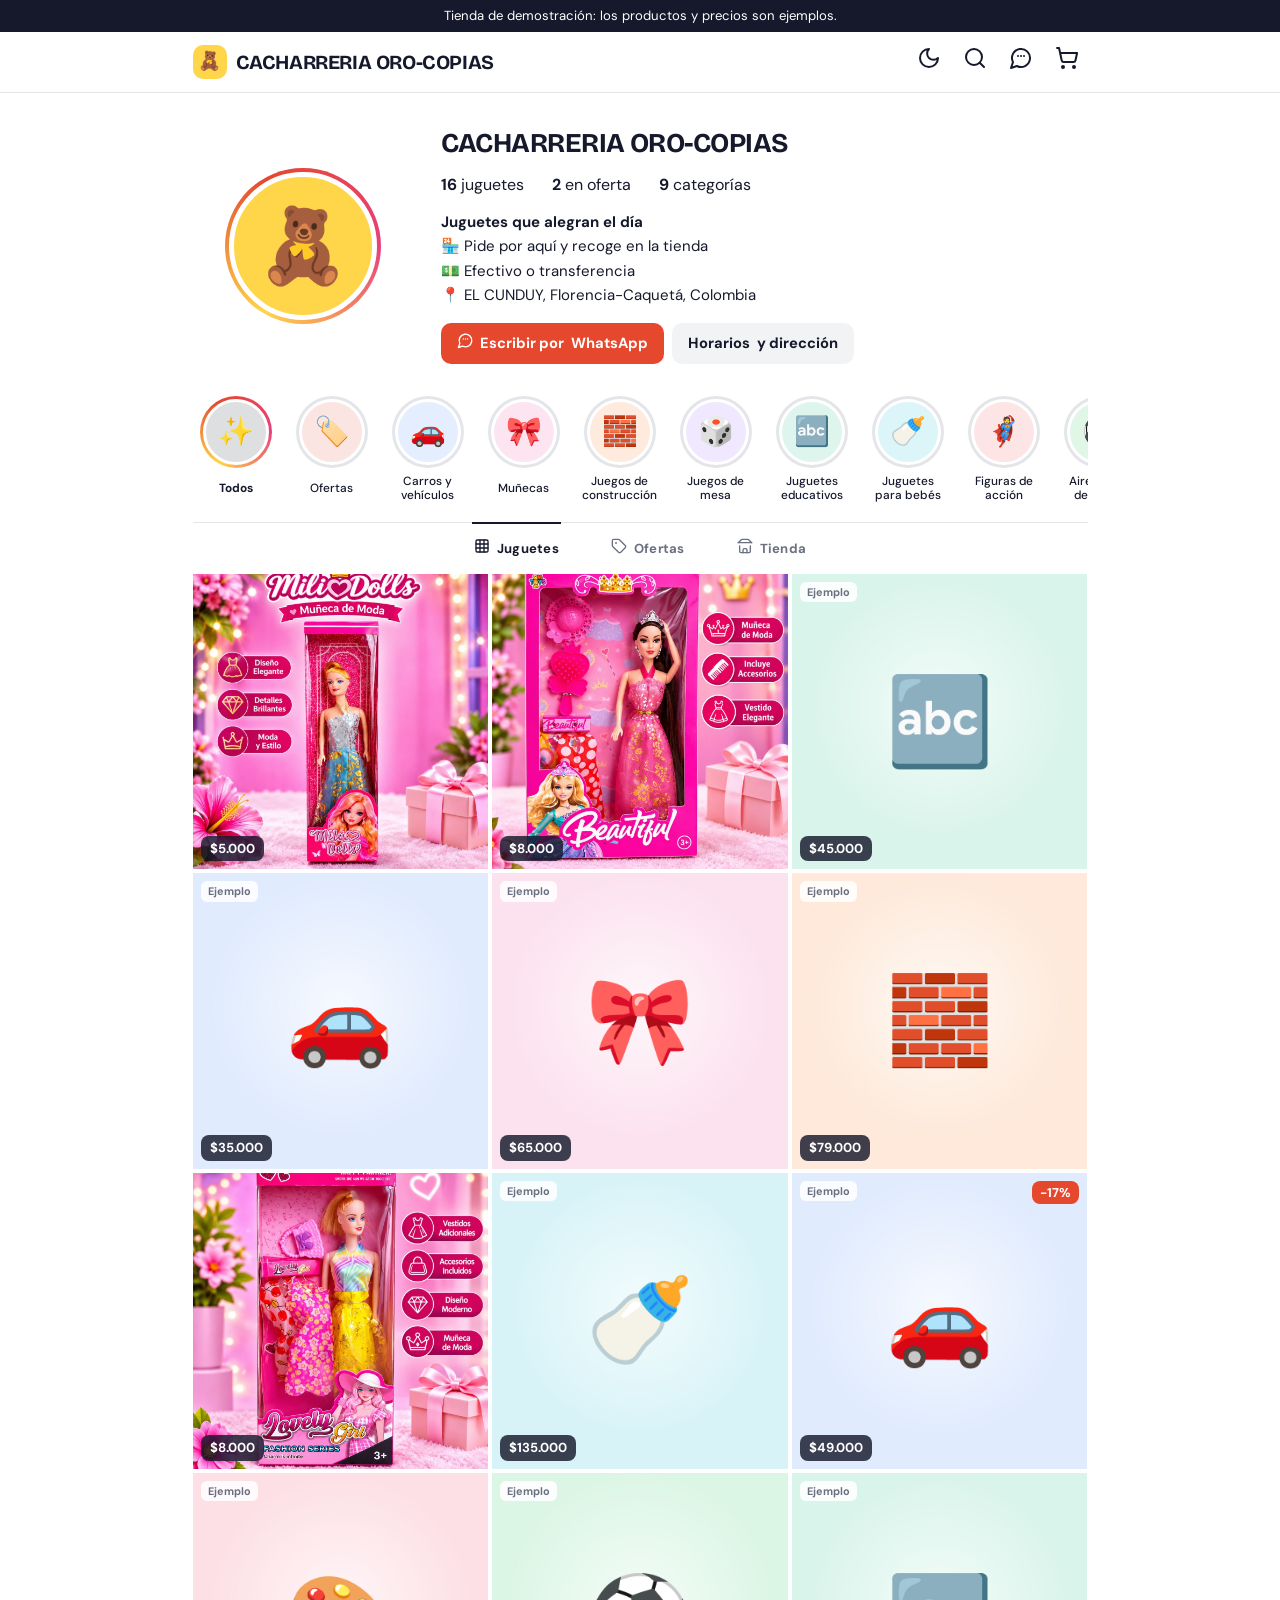
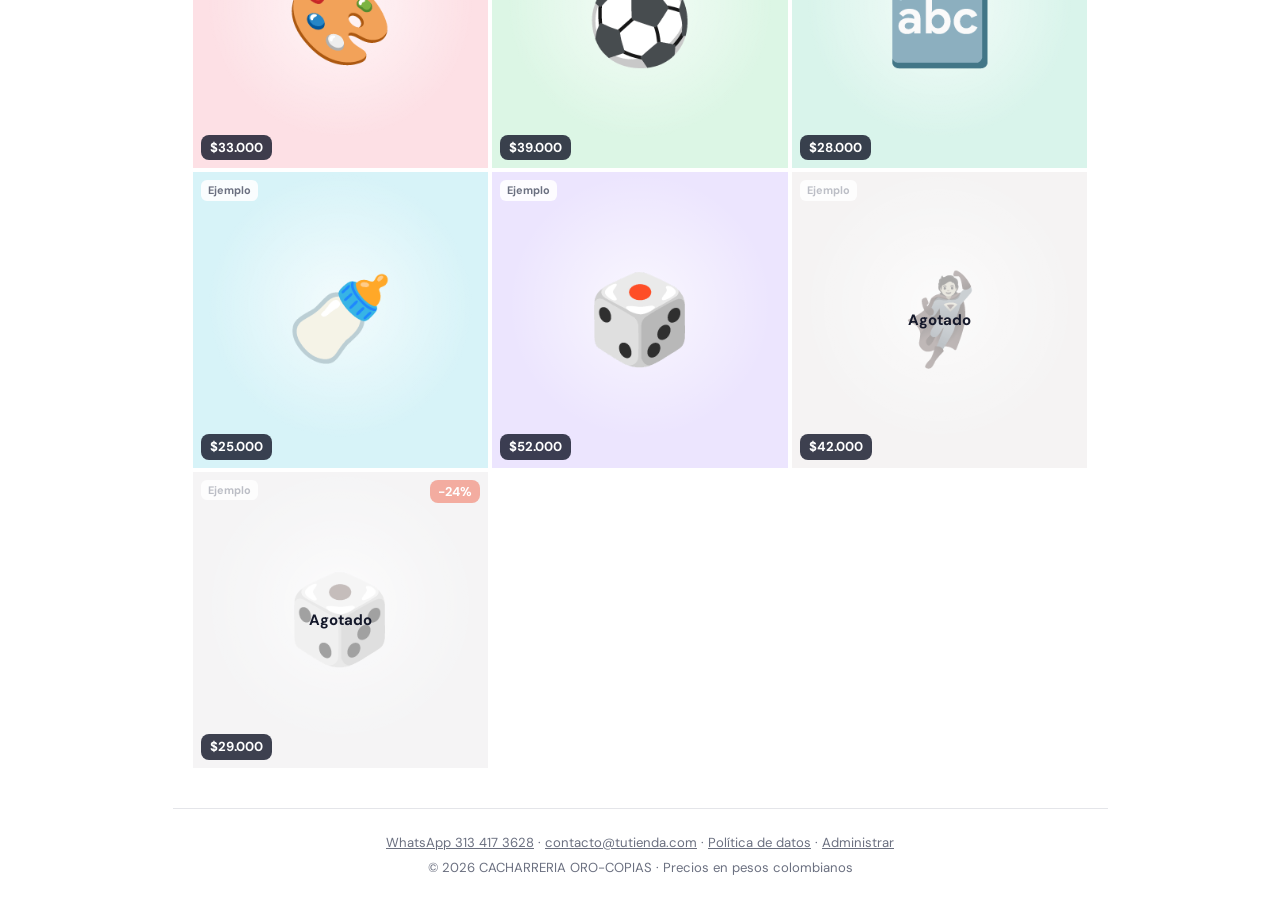
==== commit 6e68e215: "Productos reales con código propio (J001…) en vez de DEMO Co-Authored-By: Claude Opus 5.5 <noreply@a" ====
--- a/index.html
+++ b/index.html
@@ -13,7 +13,7 @@
   <link rel="preconnect" href="https://fonts.googleapis.com">
   <link rel="preconnect" href="https://fonts.gstatic.com" crossorigin>
   <link href="https://fonts.googleapis.com/css2?family=Bricolage+Grotesque:opsz,wght@12..96,600;12..96,700;12..96,800&family=DM+Sans:opsz,wght@9..40,400;9..40,500;9..40,700&display=swap" rel="stylesheet">
-  <link rel="stylesheet" href="css/estilos.css?v=18">
+  <link rel="stylesheet" href="css/estilos.css?v=19">
   <script>
     // Aplica el modo noche antes de pintar la página (evita parpadeo)
     (function () {
@@ -263,7 +263,7 @@
 
   <div class="toast" id="toast" role="status" aria-live="polite"></div>
 
-  <script src="js/config.js?v=18"></script>
+  <script src="js/config.js?v=19"></script>
   <script>
     // Solo en el dispositivo del administrador: muestra al instante los datos recién guardados
     (function () {
@@ -273,7 +273,7 @@
       } catch (e) { /* se usan los datos normales */ }
     })();
   </script>
-  <script src="js/productos.js?v=18"></script>
+  <script src="js/productos.js?v=19"></script>
   <script>
     // Solo en el dispositivo del administrador: muestra al instante lo que se acaba
     // de guardar en el panel, mientras GitHub Pages publica el cambio (unos minutos).
@@ -289,7 +289,7 @@
       } catch (e) { /* se usa el catálogo normal */ }
     })();
   </script>
-  <script src="js/pedido.js?v=18"></script>
-  <script src="js/app.js?v=18"></script>
+  <script src="js/pedido.js?v=19"></script>
+  <script src="js/app.js?v=19"></script>
 </body>
 </html>
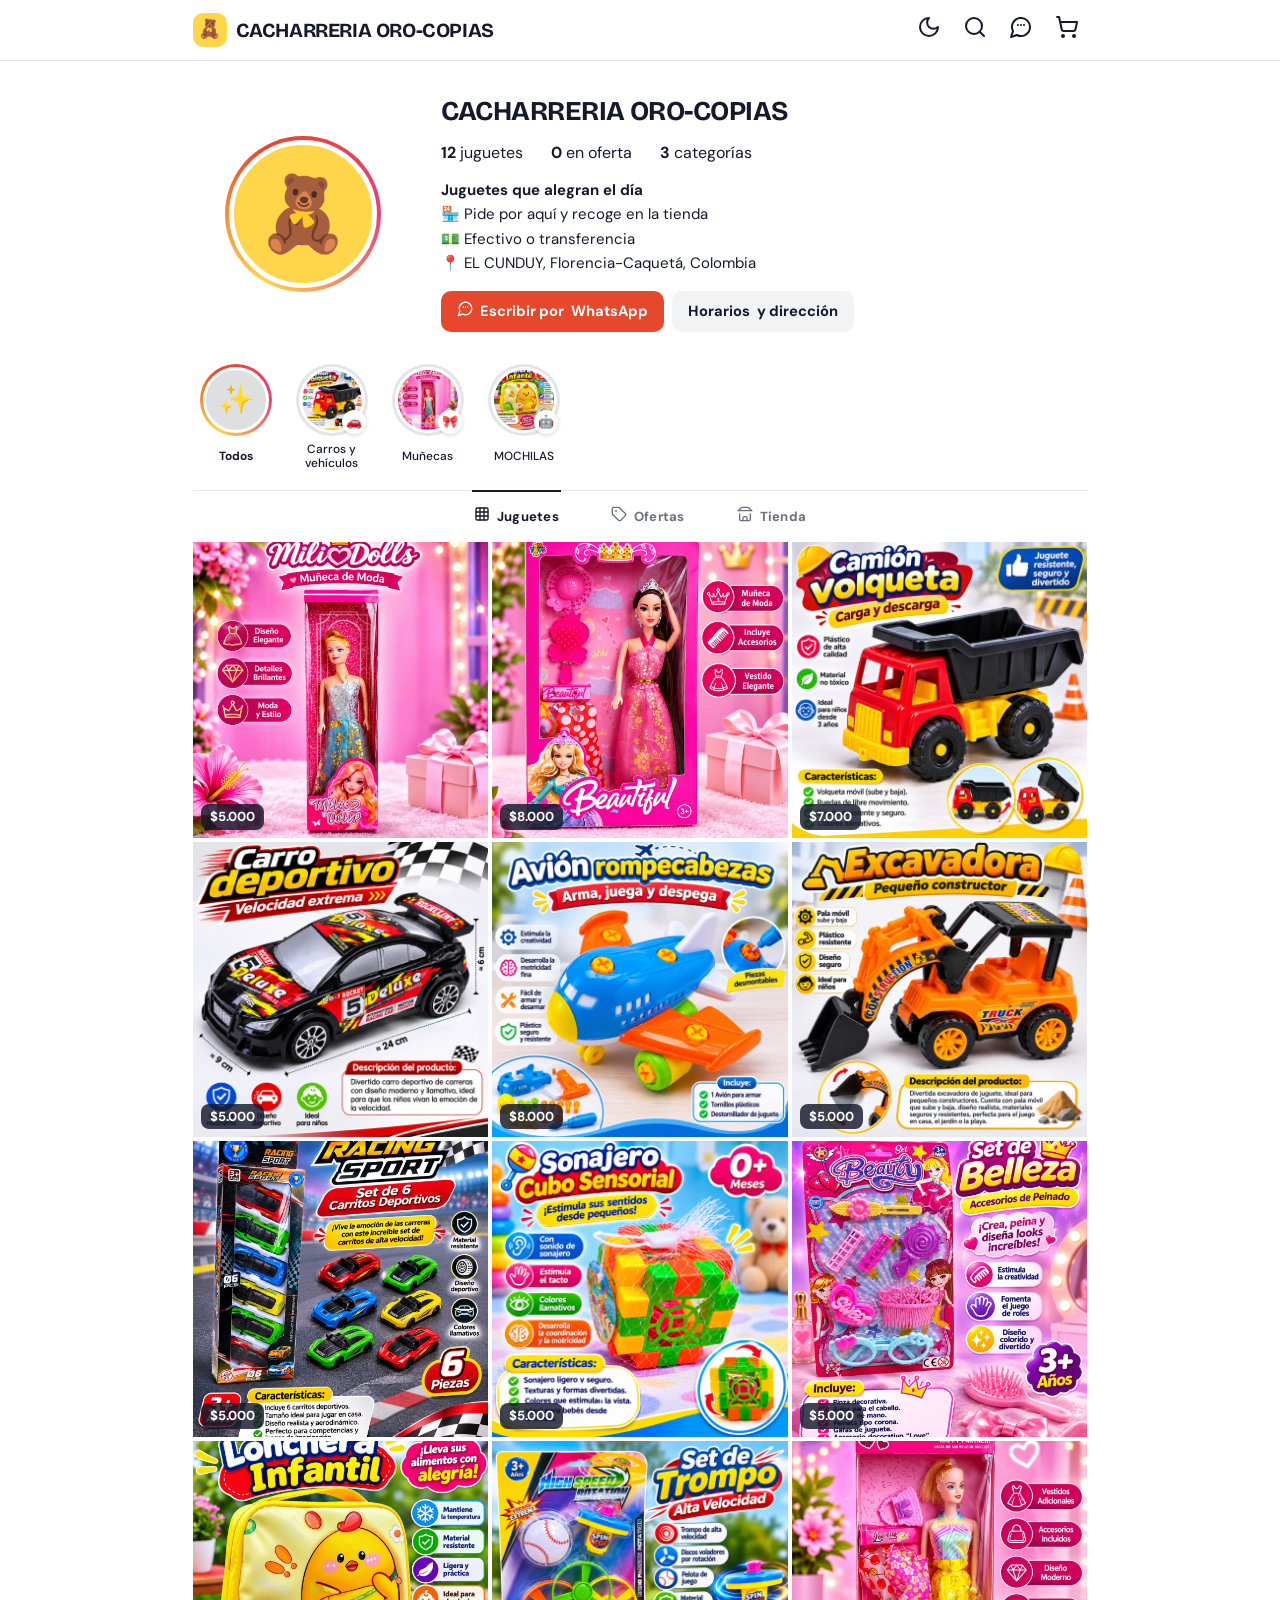
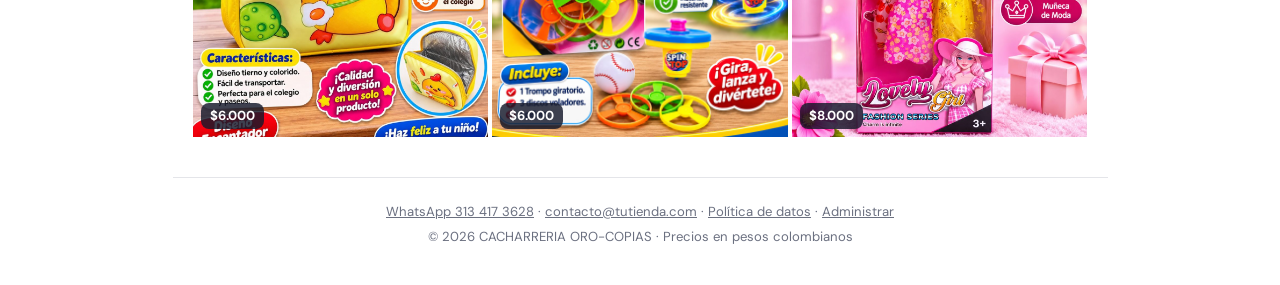
==== commit 1c732e61: "Miniatura de cada categoría con la foto de uno de sus juguetes Co-Authored-By: Claude Opus 5.5 <nore" ====
--- a/index.html
+++ b/index.html
@@ -13,7 +13,7 @@
   <link rel="preconnect" href="https://fonts.googleapis.com">
   <link rel="preconnect" href="https://fonts.gstatic.com" crossorigin>
   <link href="https://fonts.googleapis.com/css2?family=Bricolage+Grotesque:opsz,wght@12..96,600;12..96,700;12..96,800&family=DM+Sans:opsz,wght@9..40,400;9..40,500;9..40,700&display=swap" rel="stylesheet">
-  <link rel="stylesheet" href="css/estilos.css?v=19">
+  <link rel="stylesheet" href="css/estilos.css?v=20">
   <script>
     // Aplica el modo noche antes de pintar la página (evita parpadeo)
     (function () {
@@ -290,6 +290,6 @@
     })();
   </script>
   <script src="js/pedido.js?v=19"></script>
-  <script src="js/app.js?v=19"></script>
+  <script src="js/app.js?v=20"></script>
 </body>
 </html>
--- a/css/estilos.css
+++ b/css/estilos.css
@@ -106,6 +106,10 @@
 .historia { flex: none; display: grid; justify-items: center; gap: 6px; width: 78px; border: 0; background: none; padding: 0; }
 .historia__aro { display: block; width: 72px; height: 72px; border-radius: 50%; padding: 3px; background: var(--linea); transition: background .2s; }
 .historia__circulo { display: grid; place-items: center; width: 100%; height: 100%; border-radius: 50%; border: 3px solid var(--fondo); font-size: 1.8rem; background: color-mix(in srgb, var(--c) 14%, var(--fondo)); transition: transform .2s; }
+.historia__circulo { position: relative; overflow: visible; }
+.historia__circulo img { position: absolute; inset: 0; width: 100%; height: 100%; object-fit: cover; border-radius: 50%; background: var(--superficie, #fff); }
+.historia__mini { position: absolute; right: -4px; bottom: -4px; width: 24px; height: 24px; border-radius: 50%; display: grid; place-items: center; font-size: .8rem; background: var(--fondo); box-shadow: 0 1px 4px rgba(0,0,0,.18); }
+.historia__circulo img:not([src]), .historia__circulo:not(:has(img)) .historia__mini { display: none; }
 .historia:hover .historia__circulo { transform: scale(1.05); }
 .historia--activa .historia__aro { background: var(--aro); }
 .historia__nombre { font-size: .74rem; font-weight: 500; line-height: 1.2; text-align: center; max-width: 100%; display: -webkit-box; -webkit-line-clamp: 2; -webkit-box-orient: vertical; overflow: hidden; }
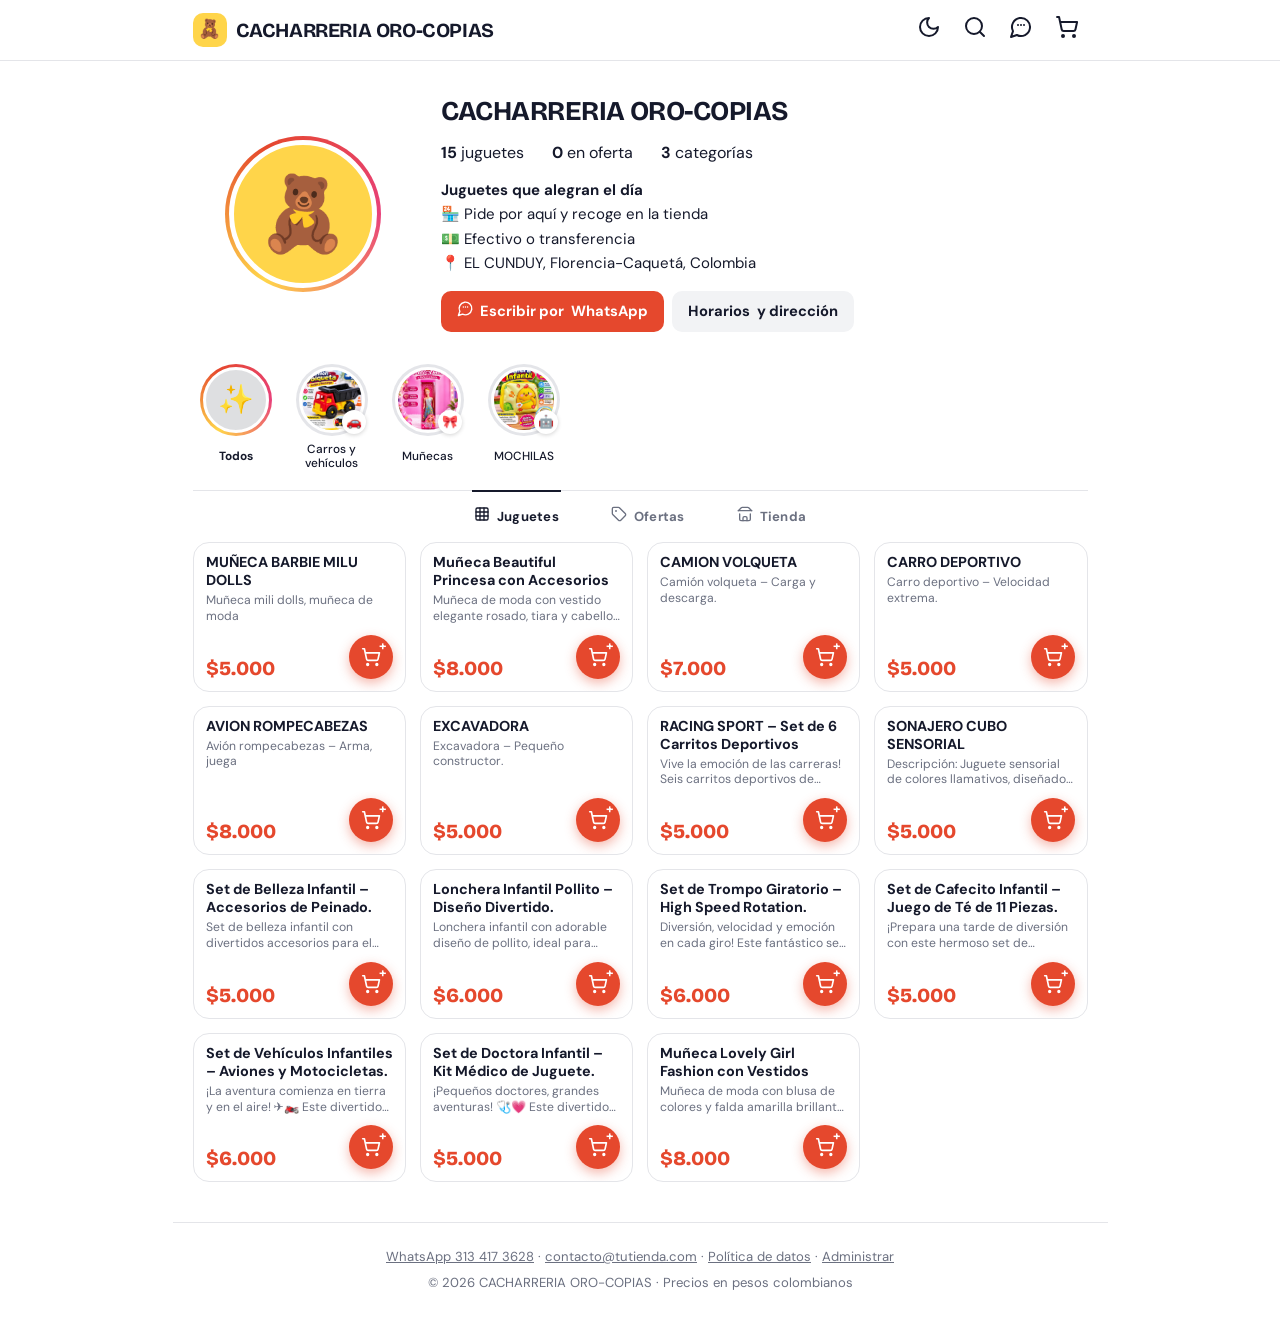
==== commit c798fdf4: "Tarjetas de juguete con precio grande, descripción y botón de carrito Co-Authored-By: Claude Opus 5." ====
--- a/index.html
+++ b/index.html
@@ -13,7 +13,7 @@
   <link rel="preconnect" href="https://fonts.googleapis.com">
   <link rel="preconnect" href="https://fonts.gstatic.com" crossorigin>
   <link href="https://fonts.googleapis.com/css2?family=Bricolage+Grotesque:opsz,wght@12..96,600;12..96,700;12..96,800&family=DM+Sans:opsz,wght@9..40,400;9..40,500;9..40,700&display=swap" rel="stylesheet">
-  <link rel="stylesheet" href="css/estilos.css?v=20">
+  <link rel="stylesheet" href="css/estilos.css?v=21">
   <script>
     // Aplica el modo noche antes de pintar la página (evita parpadeo)
     (function () {
@@ -290,6 +290,6 @@
     })();
   </script>
   <script src="js/pedido.js?v=19"></script>
-  <script src="js/app.js?v=20"></script>
+  <script src="js/app.js?v=21"></script>
 </body>
 </html>
--- a/css/estilos.css
+++ b/css/estilos.css
@@ -123,22 +123,33 @@
 .resultado { margin: 4px 0 12px; color: var(--tinta-suave); font-weight: 500; font-size: .9rem; }
 
 /* ---------- Cuadrícula de publicaciones ---------- */
-.cuadricula { display: grid; grid-template-columns: repeat(3, 1fr); gap: 4px; padding-bottom: 40px; }
-.post { position: relative; display: block; padding: 0; border: 0; background: none; aspect-ratio: 1; overflow: hidden; }
+.cuadricula { display: grid; grid-template-columns: repeat(4, 1fr); gap: 14px; padding-bottom: 40px; }
+.post { position: relative; display: flex; flex-direction: column; background: var(--superficie); border: 1px solid var(--linea); border-radius: 16px; overflow: hidden; transition: box-shadow .2s, transform .2s; }
+@media (hover: hover) { .post:hover { box-shadow: 0 8px 24px rgba(21, 25, 43, .12); transform: translateY(-2px); } }
+.post__abrir { display: flex; flex-direction: column; flex: 1; padding: 0; border: 0; background: none; text-align: left; color: inherit; font: inherit; cursor: pointer; }
+.post__media { position: relative; display: block; aspect-ratio: 1; overflow: hidden; }
 .post .foto { height: 100%; aspect-ratio: auto; }
 .foto { --c: var(--cobalto); position: relative; aspect-ratio: 1; display: grid; place-items: center; background: radial-gradient(circle at 50% 45%, var(--brillo), transparent 60%), color-mix(in srgb, var(--c) 16%, var(--fondo)); overflow: hidden; }
-.foto img { position: absolute; inset: 0; width: 100%; height: 100%; object-fit: cover; z-index: 1; }
-.foto__emoji { font-size: clamp(2.6rem, 9vw, 5.4rem); transition: transform .3s; }
-.post:hover .foto__emoji { transform: scale(1.08); }
-.post__precio { position: absolute; left: 8px; bottom: 8px; z-index: 2; background: rgba(21, 25, 43, .82); color: #fff; font-weight: 700; font-size: .82rem; padding: 3px 9px; border-radius: 8px; }
+.foto img { position: absolute; inset: 0; width: 100%; height: 100%; object-fit: cover; z-index: 1; transition: transform .3s; }
+@media (hover: hover) { .post:hover .foto img { transform: scale(1.04); } }
+.foto__emoji { font-size: clamp(2.6rem, 9vw, 5.4rem); }
+.post__nombre { margin: 10px 12px 0; font-weight: 700; font-size: .9rem; line-height: 1.25; display: -webkit-box; -webkit-line-clamp: 2; -webkit-box-orient: vertical; overflow: hidden; }
+.post__desc { margin: 4px 12px 0; font-size: .76rem; line-height: 1.3; color: var(--tinta-suave); display: -webkit-box; -webkit-line-clamp: 2; -webkit-box-orient: vertical; overflow: hidden; }
+.post__pie { display: flex; align-items: flex-end; justify-content: space-between; gap: 8px; padding: 10px 12px 12px; }
+.post__precio { display: grid; line-height: 1.1; min-width: 0; }
+.post__precio strong { font-family: "Bricolage Grotesque", sans-serif; font-size: 1.25rem; font-weight: 800; color: var(--tomate); white-space: nowrap; }
+.post__precio s { font-size: .74rem; color: var(--tinta-suave); }
+.post__carrito { position: relative; flex: none; display: grid; place-items: center; width: 44px; height: 44px; border: 0; border-radius: 50%; background: var(--tomate); color: #fff; box-shadow: 0 4px 12px color-mix(in srgb, var(--tomate) 40%, transparent); cursor: pointer; transition: transform .15s; }
+.post__carrito .ico { width: 20px; height: 20px; }
+.post__carrito:active { transform: scale(.92); }
+.post__carrito:disabled { background: var(--linea); color: var(--tinta-suave); box-shadow: none; cursor: not-allowed; }
+.post__mas { position: absolute; top: 5px; right: 7px; font-weight: 800; font-size: .8rem; line-height: 1; }
+.post__en { position: absolute; top: -4px; left: -4px; min-width: 20px; height: 20px; padding: 0 5px; border-radius: 10px; display: grid; place-items: center; background: var(--tinta); color: var(--fondo); font-size: .72rem; font-weight: 700; }
+.post__en[hidden] { display: none; }
 .post__dcto { position: absolute; right: 8px; top: 8px; z-index: 2; background: var(--tomate); color: #fff; font-weight: 700; font-size: .8rem; padding: 2px 8px; border-radius: 8px; }
 .post__demo { position: absolute; left: 8px; top: 8px; z-index: 2; background: var(--etiqueta); color: var(--tinta-suave); font-weight: 700; font-size: .68rem; padding: 2px 7px; border-radius: 6px; }
 .post__agotado { position: absolute; inset: 0; z-index: 2; display: grid; place-items: center; background: var(--velo); font-weight: 700; color: var(--tinta); }
 .post--agotado .foto { filter: grayscale(.9); }
-.post__hover { position: absolute; inset: 0; z-index: 3; display: grid; place-content: center; gap: 6px; padding: 12px; text-align: center; background: rgba(21, 25, 43, .55); color: #fff; opacity: 0; transition: opacity .2s; }
-.post__hover strong { font-size: 1rem; line-height: 1.25; }
-.post__hover span { font-size: .82rem; }
-@media (hover: hover) { .post:hover .post__hover { opacity: 1; } }
 .vacio { color: var(--tinta-suave); text-align: center; padding: 48px 16px; grid-column: 1 / -1; }
 
 .precio__antes { text-decoration: line-through; color: var(--tinta-suave); font-size: .92rem; }
@@ -324,6 +335,7 @@
 :root[data-tema="oscuro"] .icono-btn .ico-sol { display: block; }
 
 /* ---------- Responsive ---------- */
+@media (max-width: 900px) and (min-width: 736px) { .cuadricula { grid-template-columns: repeat(3, 1fr); } }
 @media (max-width: 735px) {
   body { font-size: 14px; }
   .perfil-ancho { padding-inline: 14px; }
@@ -347,10 +359,15 @@
   .historia__circulo { font-size: 1.5rem; }
   .pestanas { gap: 0; justify-content: space-around; margin-inline: -14px; top: 60px; }
   .pestana { flex: 1; justify-content: center; }
-  .cuadricula { gap: 2px; margin-inline: -14px; }
-  .post__precio { left: 5px; bottom: 5px; font-size: .72rem; padding: 2px 6px; border-radius: 6px; }
-  .post__dcto { right: 5px; top: 5px; font-size: .7rem; padding: 1px 6px; }
-  .post__demo { left: 5px; top: 5px; font-size: .6rem; padding: 1px 5px; }
+  .cuadricula { grid-template-columns: repeat(2, 1fr); gap: 10px; }
+  .post { border-radius: 14px; }
+  .post__nombre { margin: 8px 10px 0; font-size: .84rem; }
+  .post__desc { margin: 3px 10px 0; font-size: .72rem; }
+  .post__pie { padding: 8px 10px 10px; }
+  .post__precio strong { font-size: 1.12rem; }
+  .post__carrito { width: 40px; height: 40px; }
+  .post__dcto { right: 6px; top: 6px; font-size: .72rem; padding: 1px 6px; }
+  .post__demo { left: 6px; top: 6px; font-size: .6rem; padding: 1px 5px; }
   .panel-tienda { grid-template-columns: 1fr; }
   .pub { grid-template-columns: 1fr; height: auto; }
   .dialogo--post { overflow: auto; }
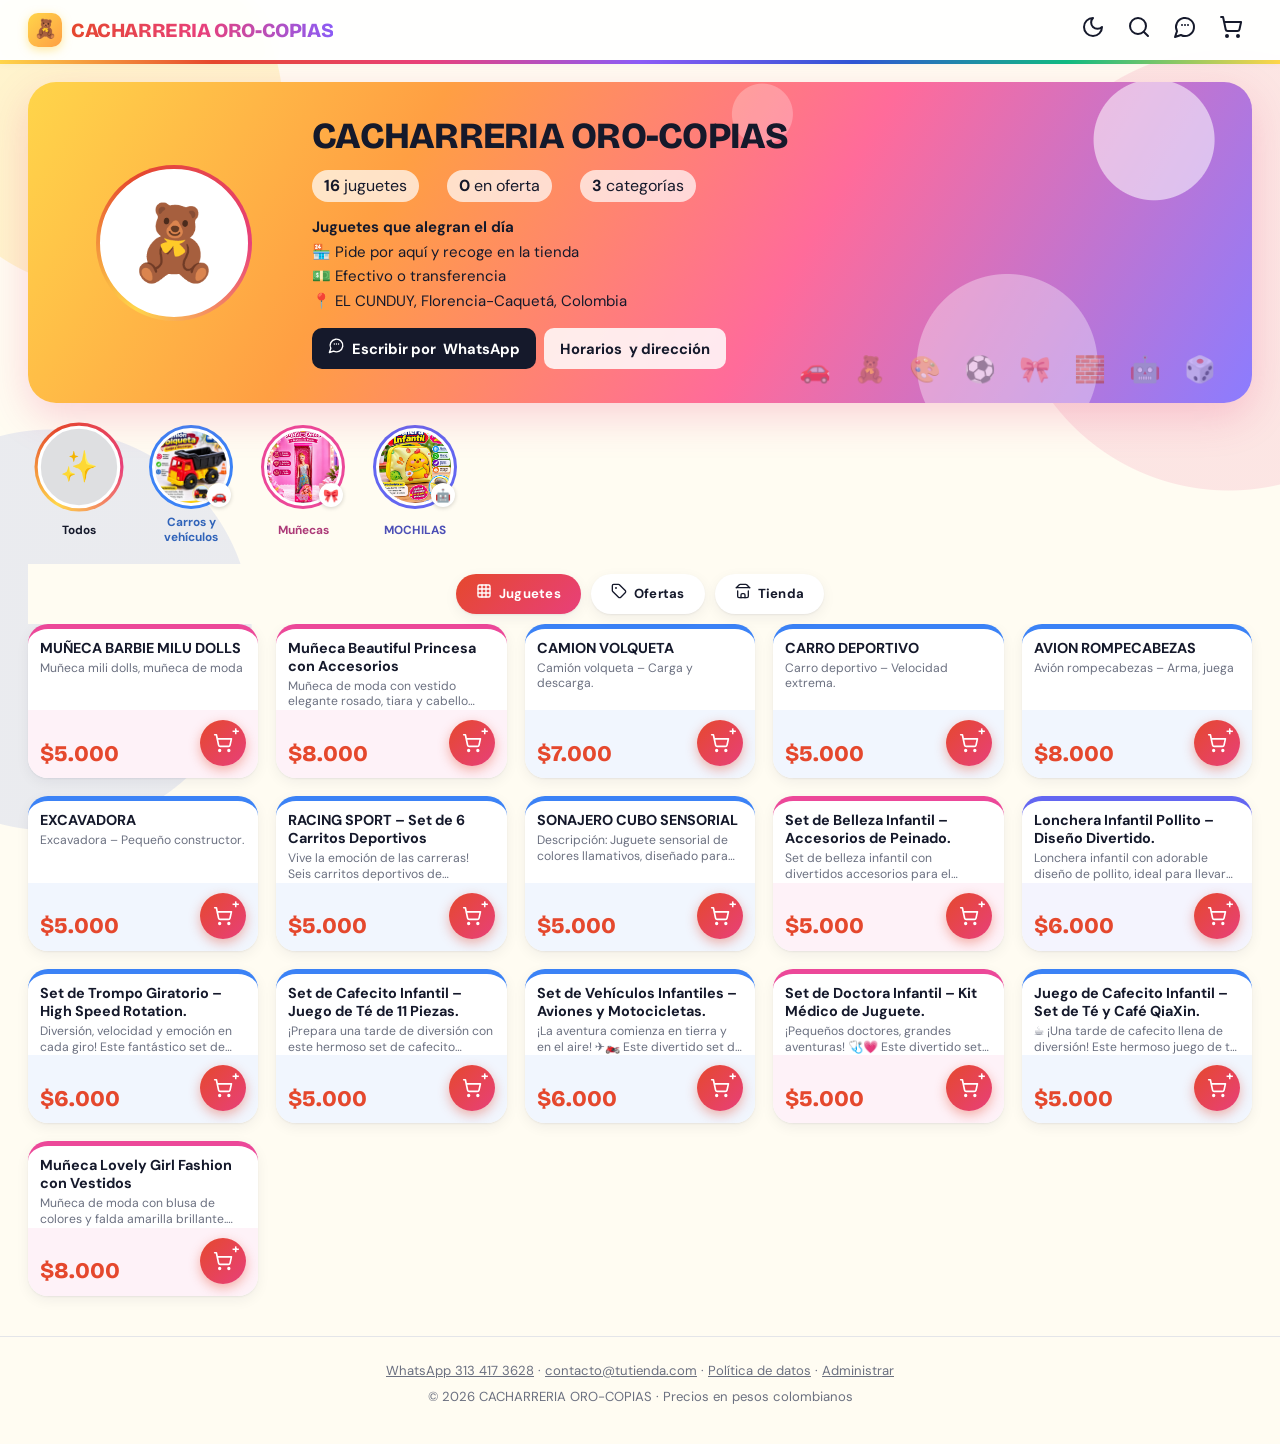
==== commit ea7a0102: "Tienda más amplia y colorida Co-Authored-By: Claude Opus 5.5 <noreply@anthropic.com> Claude-Session:" ====
--- a/index.html
+++ b/index.html
@@ -13,7 +13,7 @@
   <link rel="preconnect" href="https://fonts.googleapis.com">
   <link rel="preconnect" href="https://fonts.gstatic.com" crossorigin>
   <link href="https://fonts.googleapis.com/css2?family=Bricolage+Grotesque:opsz,wght@12..96,600;12..96,700;12..96,800&family=DM+Sans:opsz,wght@9..40,400;9..40,500;9..40,700&display=swap" rel="stylesheet">
-  <link rel="stylesheet" href="css/estilos.css?v=21">
+  <link rel="stylesheet" href="css/estilos.css?v=22">
   <script>
     // Aplica el modo noche antes de pintar la página (evita parpadeo)
     (function () {
@@ -290,6 +290,6 @@
     })();
   </script>
   <script src="js/pedido.js?v=19"></script>
-  <script src="js/app.js?v=21"></script>
+  <script src="js/app.js?v=22"></script>
 </body>
 </html>
--- a/css/estilos.css
+++ b/css/estilos.css
@@ -413,3 +413,88 @@
 .paso-chat { margin: 0; text-align: center; font-size: .92rem; }
 .paso-chat:empty { display: none; }
 .pedido-imagen .btn--bloque { max-width: 360px; }
+
+
+/* =========================================================
+   TEMA AMPLIO Y COLORIDO
+   ========================================================= */
+.perfil-ancho { width: min(1320px, 100%); padding-inline: 28px; }
+body { background:
+  radial-gradient(circle at 8% 12%, color-mix(in srgb, var(--sol) 22%, transparent) 0 180px, transparent 181px),
+  radial-gradient(circle at 96% 30%, color-mix(in srgb, var(--rosa) 12%, transparent) 0 220px, transparent 221px),
+  radial-gradient(circle at 4% 70%, color-mix(in srgb, var(--cobalto) 10%, transparent) 0 200px, transparent 201px),
+  color-mix(in srgb, var(--sol) 7%, var(--fondo));
+  background-attachment: fixed; }
+
+/* Barra con franja arcoíris */
+.barra { border-bottom: 0; box-shadow: 0 2px 10px rgba(21, 25, 43, .06); }
+.barra::after { content: ""; position: absolute; left: 0; right: 0; bottom: -4px; height: 4px; background: linear-gradient(90deg, var(--sol), var(--tomate), var(--rosa), #8B5CF6, var(--cobalto), #10B981, var(--sol)); }
+.barra__logo { background: linear-gradient(135deg, var(--sol), #FF9F43); box-shadow: 0 3px 10px color-mix(in srgb, var(--sol) 50%, transparent); }
+.barra__nombre { background: linear-gradient(90deg, var(--tomate), var(--rosa), #8B5CF6); -webkit-background-clip: text; background-clip: text; color: transparent; font-weight: 800; }
+
+/* Perfil como portada de colores */
+.perfil { position: relative; margin-top: 22px; padding: 34px 36px; border-radius: 28px; overflow: hidden; color: #15192B;
+  background:
+    radial-gradient(circle at 92% 18%, rgba(255,255,255,.55) 0 60px, transparent 61px),
+    radial-gradient(circle at 80% 88%, rgba(255,255,255,.35) 0 90px, transparent 91px),
+    radial-gradient(circle at 60% 10%, rgba(255,255,255,.25) 0 30px, transparent 31px),
+    linear-gradient(120deg, #FFD54A 0%, #FF9F43 30%, #FF6B9A 62%, #8B7CFF 100%);
+  box-shadow: 0 14px 40px rgba(232, 64, 122, .22); }
+.perfil::before { content: "🚗 🧸 🎨 ⚽ 🎀 🧱 🤖 🎲"; position: absolute; right: 28px; bottom: 14px; font-size: 1.6rem; letter-spacing: 8px; opacity: .45; pointer-events: none; }
+.perfil__avatar span { border-color: #fff; background: #fff; }
+.perfil__nombre { font-size: 2.3rem; font-weight: 800; color: #15192B; }
+.perfil__cifras li { background: rgba(255,255,255,.7); padding: 4px 12px; border-radius: 999px; }
+.perfil__bio p { color: #15192B; }
+.perfil .btn--gris { background: rgba(255,255,255,.85); color: #15192B; }
+.perfil .btn--primario { background: #15192B; }
+.perfil .btn--primario:hover:not(:disabled) { background: #000; }
+
+/* Categorías con aro de su propio color */
+.historias { gap: 22px; padding: 22px 6px 20px; }
+.historia { width: 90px; }
+.historia__aro { width: 84px; height: 84px; background: var(--c, var(--linea)); }
+.historia__circulo { border-color: var(--fondo); }
+.historia__nombre { font-weight: 700; color: color-mix(in srgb, var(--c, var(--tinta)) 70%, var(--tinta)); }
+.historia--activa .historia__aro { background: var(--aro); transform: scale(1.06); }
+
+/* Pestañas tipo píldora */
+.pestanas { gap: 10px; padding: 10px 0; border-top: 0; background: color-mix(in srgb, var(--sol) 7%, var(--fondo)); }
+.pestana { border: 0; margin: 0; padding: 9px 20px; border-radius: 999px; background: var(--superficie); box-shadow: var(--sombra); color: var(--tinta); }
+.pestana[aria-selected="true"] { background: linear-gradient(135deg, var(--tomate), var(--rosa)); color: #fff; }
+.resultado { margin-top: 12px; }
+
+/* Cuadrícula más amplia y tarjetas con color */
+.cuadricula { grid-template-columns: repeat(auto-fill, minmax(210px, 1fr)); gap: 18px; }
+.post { border: 0; border-radius: 20px; box-shadow: var(--sombra); border-top: 5px solid var(--c); }
+@media (hover: hover) { .post:hover { box-shadow: 0 14px 34px color-mix(in srgb, var(--c) 30%, transparent); transform: translateY(-4px); } }
+.post__media .foto { background: color-mix(in srgb, var(--c) 14%, var(--fondo)); }
+.post__cat { position: absolute; left: 8px; bottom: 8px; z-index: 2; max-width: calc(100% - 16px); padding: 3px 9px; border-radius: 999px; background: var(--c); color: #fff; font-size: .7rem; font-weight: 700; white-space: nowrap; overflow: hidden; text-overflow: ellipsis; box-shadow: 0 2px 6px rgba(0,0,0,.18); }
+.post__pie { background: color-mix(in srgb, var(--c) 7%, var(--superficie)); }
+.post__precio strong { font-size: 1.4rem; }
+.post__carrito { background: linear-gradient(135deg, var(--tomate), var(--rosa)); width: 46px; height: 46px; }
+.post__dcto { background: var(--sol); color: #15192B; font-weight: 800; transform: rotate(4deg); }
+
+/* Modo noche: la portada se oscurece un poco */
+:root[data-tema="oscuro"] body { background: var(--fondo); }
+:root[data-tema="oscuro"] .perfil { filter: saturate(.9) brightness(.92); }
+:root[data-tema="oscuro"] .pestanas { background: var(--fondo); }
+
+@media (max-width: 735px) {
+  .perfil-ancho { padding-inline: 12px; }
+  .perfil { margin-top: 12px; padding: 18px 16px; border-radius: 22px; }
+  .perfil::before { display: none; }
+  .perfil__nombre { font-size: 1.35rem; }
+  .perfil__cifras li { padding: 3px 8px; }
+  .historias { gap: 14px; padding: 16px 2px 14px; }
+  .historia { width: 72px; }
+  .historia__aro { width: 66px; height: 66px; }
+  .pestanas { gap: 6px; }
+  .pestana { flex: 1; justify-content: center; padding: 8px 6px; font-size: .78rem; }
+  .perfil__cifras { gap: 6px; }
+  .perfil__cifras li { font-size: .76rem; }
+  .cuadricula { grid-template-columns: repeat(2, 1fr); gap: 10px; }
+  .post { border-radius: 16px; border-top-width: 4px; }
+  .post__cat { font-size: .62rem; padding: 2px 7px; left: 6px; bottom: 6px; }
+  .post__precio strong { font-size: 1.15rem; }
+  .post__carrito { width: 40px; height: 40px; }
+}
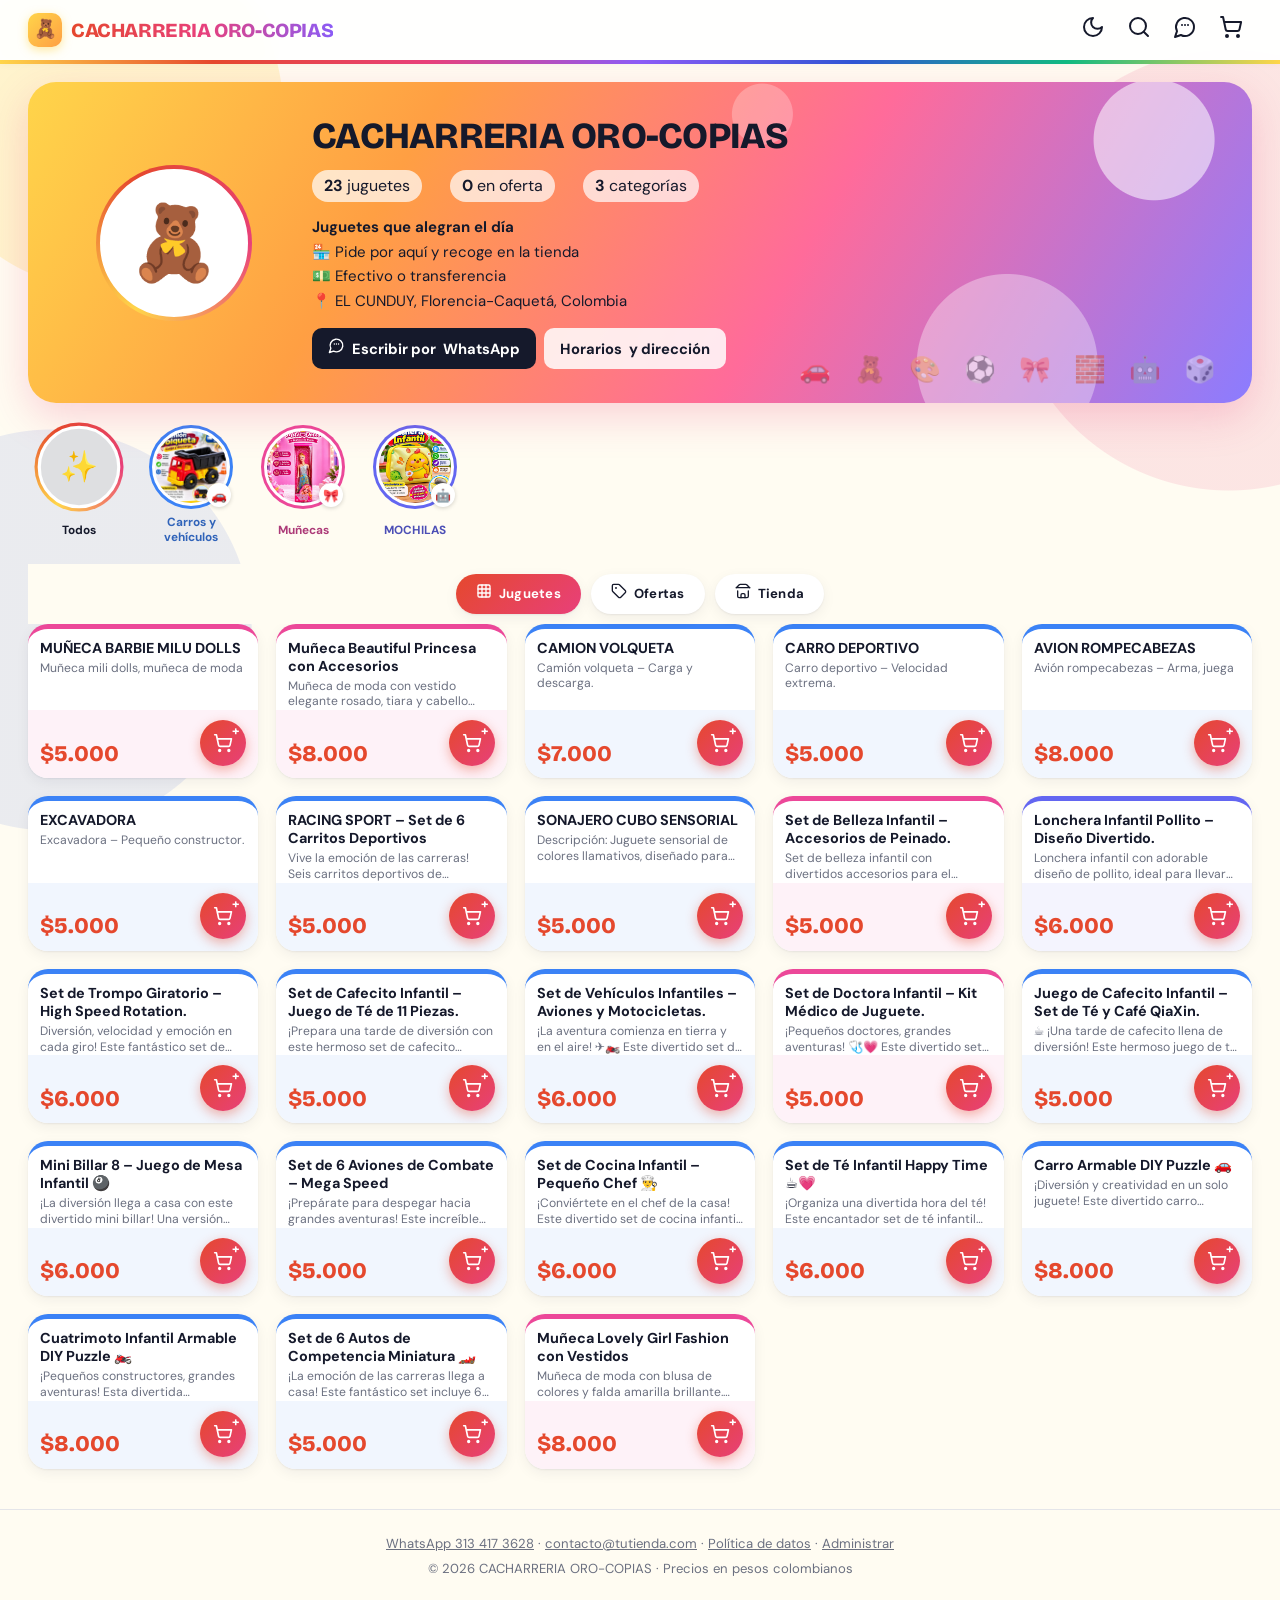
==== commit e0fe0639: "Enviar el pedido directo al chat de la tienda Co-Authored-By: Claude Opus 5.5 <noreply@anthropic.com" ====
--- a/index.html
+++ b/index.html
@@ -250,10 +250,12 @@
       <div class="pedido-imagen">
         <p class="nota" id="creando-imagen">Preparando la imagen de tu pedido…</p>
         <img id="img-pedido" alt="Imagen del resumen de tu pedido" hidden>
-        <button class="btn btn--wa btn--bloque" id="btn-imagen-pedido" type="button" disabled><span data-icon="chat"></span> <span id="txt-btn-imagen">Enviar pedido por WhatsApp</span></button>
-        <p class="paso-chat" id="nota-imagen"></p>
-      </div>
-      <p class="nota">La tienda te confirmará la disponibilidad y el pago por ese chat. ¿Problemas con la imagen? <a id="enlace-reintentar" target="_blank" rel="noopener" class="enlace">Envía el pedido como texto</a>.</p>
+        <button class="btn btn--wa btn--bloque" id="btn-enviar-directo" type="button"><span data-icon="chat"></span> Enviar pedido a la tienda</button>
+        <p class="paso-chat" id="nota-directo">Se abre el chat de la tienda con tu pedido ya escrito. Solo toca <strong>Enviar ➤</strong>.</p>
+        <button class="btn btn--gris btn--bloque" id="btn-imagen-pedido" type="button" disabled><span id="txt-btn-imagen">Compartir la imagen del pedido</span></button>
+        <p class="nota" id="nota-imagen"></p>
+      </div>
+      <p class="nota">La tienda te confirmará la disponibilidad y el pago por ese chat.<a id="enlace-reintentar" hidden></a></p>
       <div class="post-envio__acciones">
         <button class="btn btn--primario" id="btn-ya-envie">Ya envié el pedido</button>
         <button class="btn btn--texto" id="btn-volver-form">Volver y corregir</button>
@@ -290,6 +292,6 @@
     })();
   </script>
   <script src="js/pedido.js?v=19"></script>
-  <script src="js/app.js?v=22"></script>
+  <script src="js/app.js?v=23"></script>
 </body>
 </html>
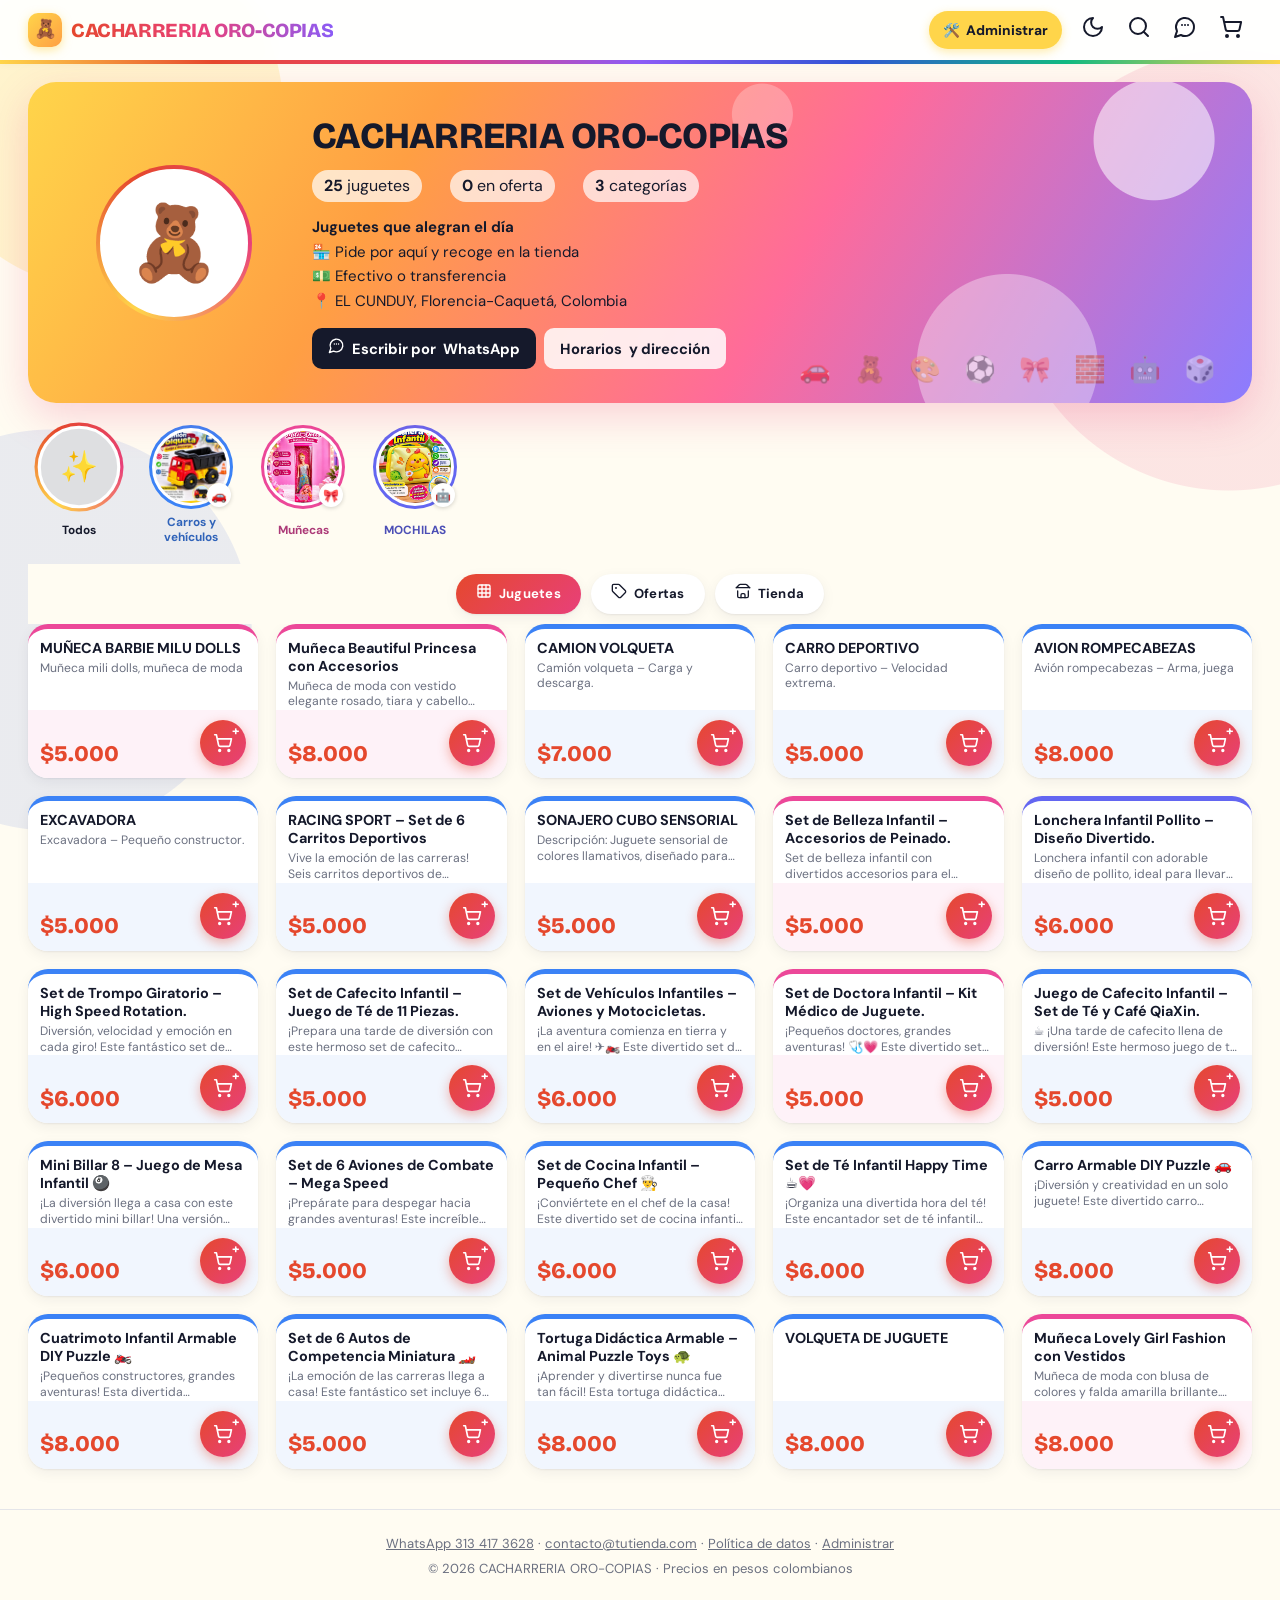
==== commit 56f0af66: "Botón Administrar visible en la barra de arriba Co-Authored-By: Claude Opus 5.5 <noreply@anthropic.c" ====
--- a/index.html
+++ b/index.html
@@ -13,7 +13,7 @@
   <link rel="preconnect" href="https://fonts.googleapis.com">
   <link rel="preconnect" href="https://fonts.gstatic.com" crossorigin>
   <link href="https://fonts.googleapis.com/css2?family=Bricolage+Grotesque:opsz,wght@12..96,600;12..96,700;12..96,800&family=DM+Sans:opsz,wght@9..40,400;9..40,500;9..40,700&display=swap" rel="stylesheet">
-  <link rel="stylesheet" href="css/estilos.css?v=22">
+  <link rel="stylesheet" href="css/estilos.css?v=23">
   <script>
     // Aplica el modo noche antes de pintar la página (evita parpadeo)
     (function () {
@@ -34,6 +34,7 @@
         <span class="barra__nombre" data-config="nombre">Juguetería</span>
       </a>
       <div class="barra__acciones">
+        <a class="btn-admin" id="btn-admin" href="admin.html" aria-label="Administrar la tienda" title="Administrar la tienda"><span aria-hidden="true">🛠️</span><span class="btn-admin__txt">Administrar</span></a>
         <button class="icono-btn" id="btn-tema" aria-label="Activar modo noche" aria-pressed="false"><span class="ico-luna" data-icon="moon"></span><span class="ico-sol" data-icon="sun"></span></button>
         <button class="icono-btn" id="btn-buscar" aria-label="Buscar juguetes" aria-expanded="false" aria-controls="zona-buscar"><span data-icon="search"></span></button>
         <a class="icono-btn enlace-wa-consulta" target="_blank" rel="noopener" aria-label="Escríbenos por WhatsApp"><span data-icon="chat"></span></a>
@@ -292,6 +293,6 @@
     })();
   </script>
   <script src="js/pedido.js?v=19"></script>
-  <script src="js/app.js?v=23"></script>
+  <script src="js/app.js?v=24"></script>
 </body>
 </html>
--- a/css/estilos.css
+++ b/css/estilos.css
@@ -498,3 +498,13 @@
   .post__precio strong { font-size: 1.15rem; }
   .post__carrito { width: 40px; height: 40px; }
 }
+
+/* Botón Administrar en la barra de arriba */
+.btn-admin { display: inline-flex; align-items: center; gap: 6px; height: 38px; padding: 0 14px; margin-right: 6px; border-radius: 999px; background: var(--sol); color: #15192B; font-weight: 800; font-size: .86rem; text-decoration: none; box-shadow: 0 3px 10px color-mix(in srgb, var(--sol) 45%, transparent); transition: transform .15s; }
+.btn-admin:hover { transform: translateY(-1px); }
+.btn-admin--activo { background: linear-gradient(135deg, var(--tomate), var(--rosa)); color: #fff; box-shadow: 0 3px 12px color-mix(in srgb, var(--rosa) 45%, transparent); }
+@media (max-width: 735px) {
+  .btn-admin { width: 38px; padding: 0; justify-content: center; margin-right: 0; }
+  .btn-admin__txt { display: none; }
+  .barra__acciones { gap: 0; }
+}
